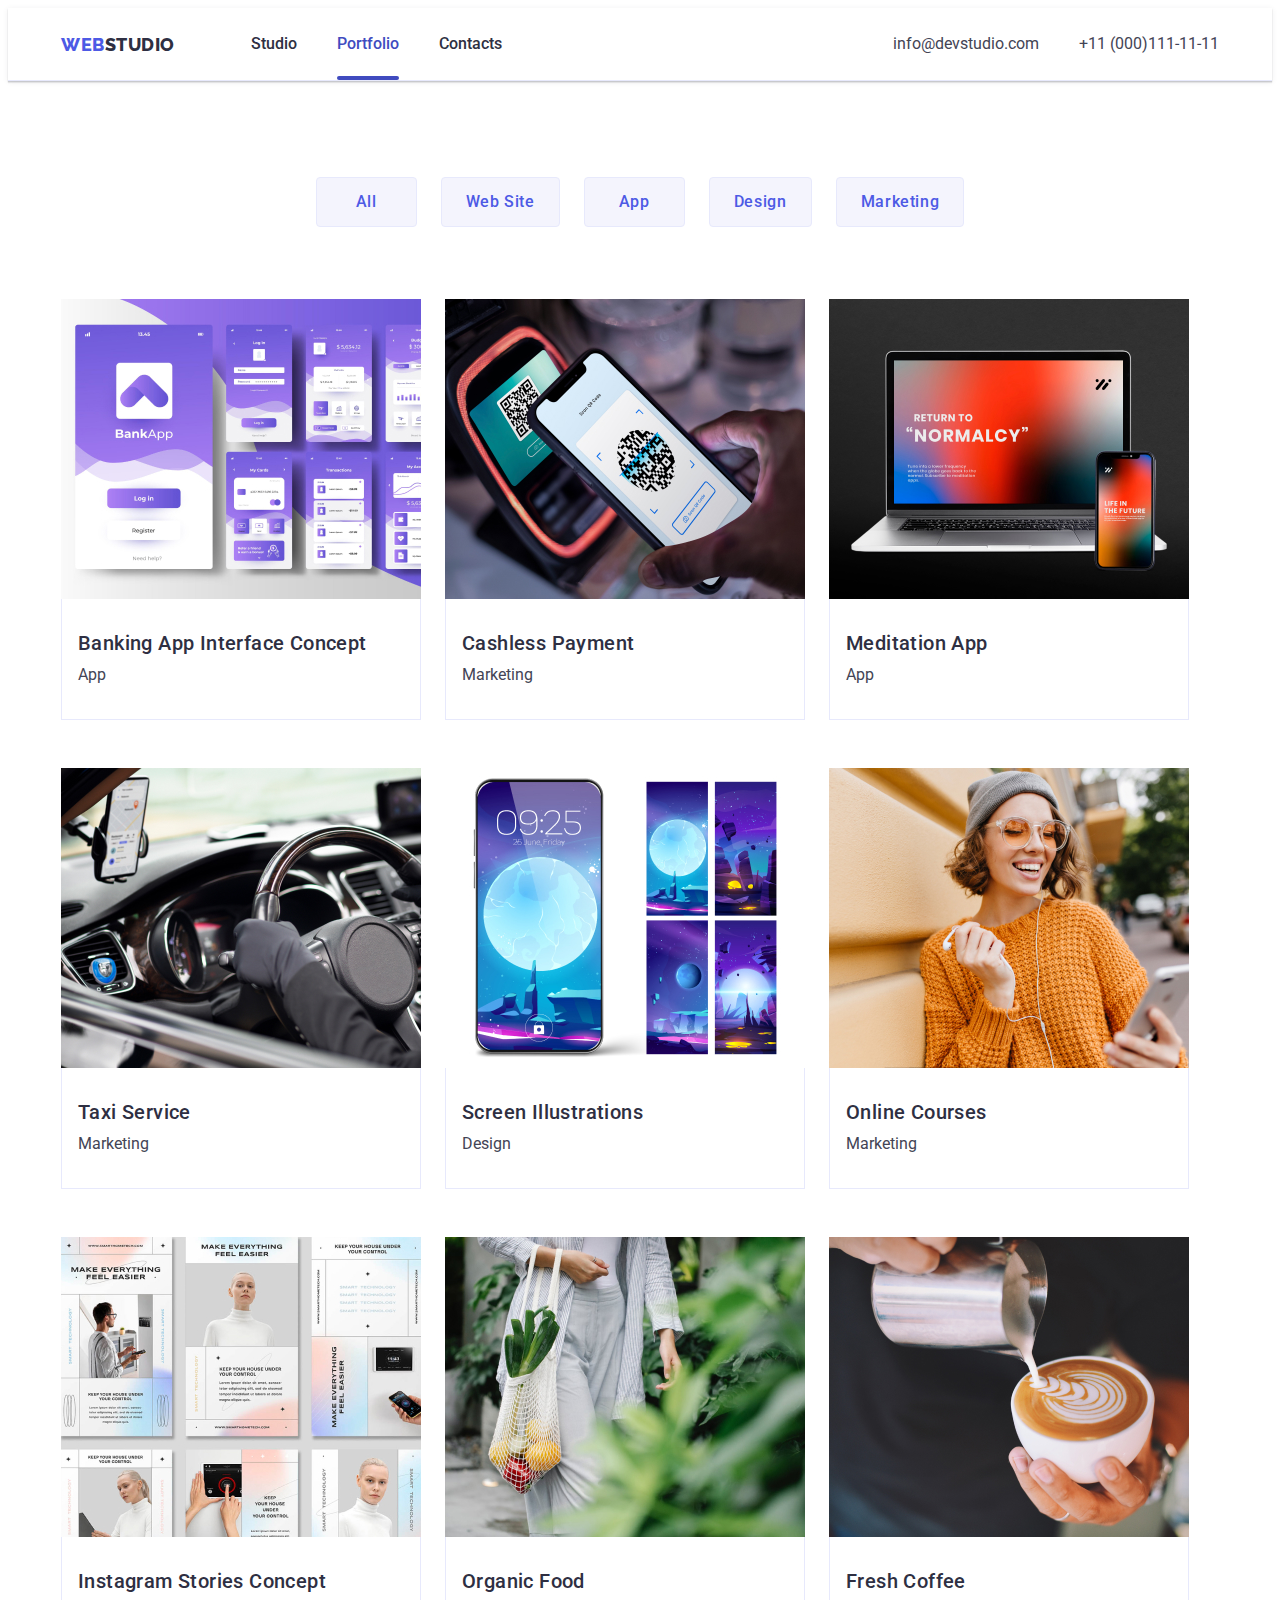
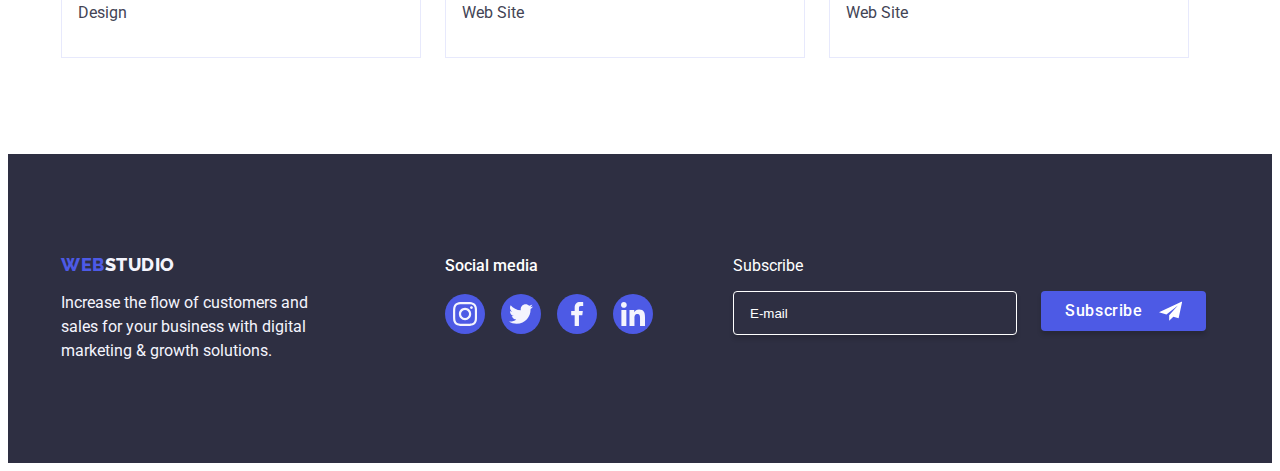
==== portfolio.html @ 96eca9d7 "Initial commit" ====
<!DOCTYPE html>
<html lang="en">

<head>
    <meta charset="UTF-8">
    <meta http-equiv="X-UA-Compatible" content="IE=edge">
    <meta name="viewport" content="width=device-width, initial-scale=1.0">
    <title>WebStudio</title>
    <link rel="preconnect" href="https://fonts.googleapis.com">
    <link rel="preconnect" href="https://fonts.gstatic.com" crossorigin>
    <link
        href="https://fonts.googleapis.com/css2?family=Raleway:wght@800&family=Roboto:wght@400;500;700;900&display=swap"
        rel="stylesheet">
    <link rel="stylesheet" href="https://cdnjs.cloudflare.com/ajax/libs/modern-normalize/1.1.0/modern-normalize.min.css"
        integrity="sha512-wpPYUAdjBVSE4KJnH1VR1HeZfpl1ub8YT/NKx4PuQ5NmX2tKuGu6U/JRp5y+Y8XG2tV+wKQpNHVUX03MfMFn9Q=="
        crossorigin="anonymous" referrerpolicy="no-referrer">
    <link rel="stylesheet" href="./css/styles.css">

</head>

<body>
    <!-- headder -->
    <header class="header">
        <div class="container header-container">
            <nav class="header-nav">
                <a href="./index.html" class="logo link">Web<span class="header-logo">Studio</span> </a>

                <ul class="nav-list list">
                    <li class="nav-item"><a href="./index.html" class="header-link link">Studio</a></li>
                    <li class="nav-item"><a href="./portfolio.html" class="header-link link current">Portfolio</a></li>
                    <li class="nav-item"><a href="" class="header-link link">Contacts</a></li>
                </ul>
            </nav>
            <address class="contacts">
                <ul class="contacts-list list">
                    <li class="contact-item"><a href="mailto:info@devstudio.com"
                            class="contact-link link">info@devstudio.com</a></li>
                    <li class="contact-item"><a href="tel:+110001111111" class="contact-link link">+11
                            (000)111-11-11</a></li>
                </ul>
            </address>
        </div>

    </header>

    <!-- Main -->
    <main>

        <!-- Фильтр -->
        <section class="filter">
            <div class="container">
                <h1 class="main-title title visually-hidden">Protfolio</h1> <!-- Скрытый заголовок-->
                <ul class="filter-list list">
                    <li><button type="button" class="filter-btn btn">All</button></li>
                    <li><button type="button" class="filter-btn btn">Web Site</button></li>
                    <li><button type="button" class="filter-btn btn">App</button></li>
                    <li><button type="button" class="filter-btn btn">Design</button></li>
                    <li><button type="button" class="filter-btn btn">Marketing</button></li>
                </ul>


                <!-- Portfolio list -->
                <ul class="portfolio-list list">
                    <li class="portfolio-item">
                        <a href="" class="portfolio-link link">
                            <div class="product-thumb">
                                <img src="./images/portfolio/img1-1.jpg" alt="Banking app interface" width="360"
                                height="300">
                                <div class="thumb-text"><p class="product-text">14 Stylish and User-Friendly App Design Concepts · Task Manager App · Calorie Tracker App · Exotic Fruit Ecommerce App · Cloud Storage App</p></div>
                                
                            </div>
                            
                             
                            <div class="card-set">
                                <h2 class="portfolio-title title">Banking App Interface Concept</h2>
                                <p class="portfolio-text text">App</p>
                            </div>
                        </a>
                    </li>
                    <li class="portfolio-item">
                        <a href="" class="portfolio-link link">
                            <div class="product-thumb"> <img src="./images/portfolio/img1-2.jpg" alt="mibile cashless payment" width="360"
                                height="300">
                                <div class="thumb-text"> <p class="product-text">14 Stylish and User-Friendly App Design Concepts · Task Manager App · Calorie Tracker App · Exotic Fruit Ecommerce App · Cloud Storage App</p></div>
                               </div>
                           
                            <div class="card-set">
                                <h2 class="portfolio-title title">Cashless Payment</h2>
                                <p class="portfolio-text text">Marketing</p>
                            </div>

                        </a>
                    </li>
                    <li class="portfolio-item">
                        <a href="" class="portfolio-link link">
                            <div class="product-thumb"><img src="./images/portfolio/img1-3.jpg"
                                alt="naotebook and mobilephone with the same app on the screens" width="360"
                                height="300">
                                <div class="thumb-text"> <p class="product-text">14 Stylish and User-Friendly App Design Concepts · Task Manager App · Calorie Tracker App · Exotic Fruit Ecommerce App · Cloud Storage App</p></div></div>
                            
                            <div class="card-set">
                                <h2 class="portfolio-title title">Meditation App</h2>
                                <p class="portfolio-text text">App</p>
                            </div>

                        </a>
                    </li>
                    <li class="portfolio-item">
                        <a href="" class="portfolio-link link">
                            <div class="product-thumb"><img src="./images/portfolio/img2-1.jpg" alt="vehicle interior with hands on the wheel"
                                width="360" height="300">
                                <div class="thumb-text"> <p class="product-text">14 Stylish and User-Friendly App Design Concepts · Task Manager App · Calorie Tracker App · Exotic Fruit Ecommerce App · Cloud Storage App</p></div></div>
                            
                            <div class="card-set">
                                <h2 class="portfolio-title title">Taxi Service</h2>
                                <p class="portfolio-text text">Marketing</p>
                            </div>

                        </a>
                    </li>
                    <li class="portfolio-item">
                        <a href="" class="portfolio-link link">
                            <div class="product-thumb"><img src="./images/portfolio/img2-2.jpg" alt="mobile phone with screen ilustrations"
                                width="360" height="300">
                                <div class="thumb-text"> <p class="product-text">14 Stylish and User-Friendly App Design Concepts · Task Manager App · Calorie Tracker App · Exotic Fruit Ecommerce App · Cloud Storage App</p></div></div>
                            
                            <div class="card-set">
                                <h2 class="portfolio-title title">Screen Illustrations</h2>
                                <p class="portfolio-text text">Design</p>
                            </div>

                        </a>
                    </li>
                    <li class="portfolio-item">
                        <a href="" class="portfolio-link link">
                            <div class="product-thumb"><img src="./images/portfolio/img2-3.jpg" alt="Smiling girl with headphones and mobile phone"
                                width="360" height="300">
                                <div class="thumb-text"> <p class="product-text">14 Stylish and User-Friendly App Design Concepts · Task Manager App · Calorie Tracker App · Exotic Fruit Ecommerce App · Cloud Storage App</p></div></div>
                            
                            <div class="card-set">
                                <h2 class="portfolio-title title">Online Courses</h2>
                                <p class="portfolio-text text">Marketing</p>
                            </div>

                        </a>
                    </li>
                    <li class="portfolio-item">
                        <a href="" class="portfolio-link link">
                            <div class="product-thumb"><img src="./images/portfolio/img3-1.jpg" alt="Screen illustration" width="360" height="300">
                                <div class="thumb-text"> <p class="product-text">14 Stylish and User-Friendly App Design Concepts · Task Manager App · Calorie Tracker App · Exotic Fruit Ecommerce App · Cloud Storage App</p></div></div>
                            
                            <div class="card-set">
                                <h2 class="portfolio-title title">Instagram Stories Concept</h2>
                                <p class="portfolio-text text">Design</p>
                            </div>

                        </a>
                    </li>
                    <li class="portfolio-item">
                        <a href="" class="portfolio-link link">
                            <div class="product-thumb"><img src="./images/portfolio/img3-2.jpg" alt="woman with a bag full of vegetables"
                                width="360" height="300">
                                <div class="thumb-text"> <p class="product-text">14 Stylish and User-Friendly App Design Concepts · Task Manager App · Calorie Tracker App · Exotic Fruit Ecommerce App · Cloud Storage App</p></div></div>
                            
                            <div class="card-set">
                                <h2 class="portfolio-title title">Organic Food</h2>
                                <p class="portfolio-text text">Web Site</p>
                            </div>

                        </a>
                    </li>
                    <li class="portfolio-item">
                        <a href="" class="portfolio-link link">
                            <div class="product-thumb"><img src="./images/portfolio/img3-3.jpg"
                                alt="man's hand holding a mug which he pours coffee in " width="360" height="300">
                                <div class="thumb-text"> <p class="product-text">14 Stylish and User-Friendly App Design Concepts · Task Manager App · Calorie Tracker App · Exotic Fruit Ecommerce App · Cloud Storage App</p></div></div>
                            
                            <div class="card-set">
                                <h2 class="portfolio-title title">Fresh Coffee</h2>
                                <p class="portfolio-text text">Web Site</p>
                            </div>

                        </a>
                    </li>
                </ul>
            </div>
        </section>
    </main>

    <!-- Footer -->
    <footer class="footer">
        <div class="container">
            <div class="container-left">
                <a href="./index.html" class="logo link">Web<span class="footer-logo">Studio</span> </a>
                <p class="footer-text text">Increase the flow of customers and sales for your business with digital
                    marketing &
                    growth solutions.</p>
            </div>

            <div class="container-right">
                <p class="footer-title">Social media</p>
                <ul class="footer-icons-list">
                    <li class="footer-icons-item list">
                        <a href="https://www.instagram.com" aria-label="instagram logo" target="_blank"
                            rel="noopener norefferer" class="footer-icons-link"><svg width="24" height="24" class="footer-icons">
                                <use href="./images/icon.svg#icon-instagram2"></use>
                            </svg></a>
                    </li>
                    <li class="footer-icons-item list">
                        <a href="https://www.twitter.com" aria-label="twitter logo" target="_blank"
                            rel="noopener norefferer" class="footer-icons-link"><svg width="24" height="24" class="footer-icons">
                                <use href="./images/icon.svg#icon-twitter2"></use>
                            </svg></a>
                    </li>
                    <li class="footer-icons-item list">
                        <a href="https://www.facebook.com" aria-label="facebook logo" target="_blank"
                            rel="noopener norefferer" class="footer-icons-link"><svg width="24" height="24" class="footer-icons">
                                <use href="./images/icon.svg#icon-facebook2"></use>
                            </svg></a>
                    </li>
                    <li class="footer-icons-item list">
                        <a href="https://wwww.linkedin.com" aria-label="linkedIn logo" target="_blank"
                            rel="noopener norefferer" class="footer-icons-link"><svg width="24" height="24" class="footer-icons">
                                <use href="./images/icon.svg#icon-linkedin2"></use>
                            </svg></a>
                    </li>
                </ul>
            </div>
            <!-- Subscribe footer -->

            <div class="subscribe-container">
                <form class="subscribe-form">
                    <label class="subscribe-label" for="subscribe">Subscribe
                    </label>

                    <div class="subscribe-wrapper">
                        <input class="subscribe-input" type="email" name="subscribe" id="subscribe"
                            placeholder="E-mail">

                        <button class="subscribe-btn btn" type="submit">Subscribe <svg class="icon-subscribe" width="24"
                                height="20">
                                <use href="./images/icon.svg#icon-subscribe"></use>
                            </svg></button>
                    </div>
                </form>
            </div>


        </div>
        </div>
    </footer>

</body>

</html>
---- css/styles.css ----
:root {

  --color-iris: #4d5ae5;
  --color-ocean: #404bbf;
  --color-navy-blue: #2e2f42;
  --color-green: #31d0aa;
  --color-slate: #434455;
  --color-light-slate: #8e8f99;
  --color-cornflower: #e7e9fc;
  --color-cloud: #f4f4fd;
  --color-navy-blue-modal: #2e2f42;
  --color-grey: #2e2f42;
  --color-white: #ffffff;
  --color-dairy: #fcfcfc;
  --color-link: #afb1b8;
  --font-main: Roboto, sans-serif;
  --font-logo: Raleway, sans-serif;

  --cubic: cubic-bezier(0.4, 0, 0.2, 1);

}

/* Animations  */

@keyframes horizontal-shaking {

  0% { transform: translateX(0) }
  1.5%,4.5%,7.5% { transform: translateX(5px) }
  3%,6%,9% { transform: translateX(-5px) }
  10% { transform: translateX(0) }

}

@keyframes vertical-shaking {
  0% { transform: translateY(0) }
  1.5%,4.5%,7.5% { transform: translateY(5px) }
  3%,6%,9% { transform: translateY(-5px) }
  10% { transform: translateY(0) }
}




/**
  |============================
  | COMMON SETTINGS
  |============================
*/

body {

  font-family: var(--font-main);
  

  background-color: var(--color-white);
  color: var(--color-slate);
  

}

ul {

  margin: 0;
  padding: 0;

}
h1,
h2,
h3,
h4,
h5,
h6,
p {

  margin: 0;

}
img {

  display: block;

}

button {

  cursor: pointer;
}

.list {

  list-style: none;

}

.link {

  text-decoration: none;

  color: currentColor;

}

.title {

  
  font-size: 20px;
  font-weight: 500;
  line-height: 1.2;
  letter-spacing: 0.02em;
  text-align: center;

  color: var(--color-grey);

}

.text {

  font-size: 16px;
  line-height: 1.5;

}

.btn {

  display: block;

  font-family: inherit;
  font-size: 16px;
  font-weight: 500;
  line-height: 1.5;
  letter-spacing: 0.04em;

  border-radius: 4px;
  
}

.container {

  width: 1158px;
  margin: 0 auto;
  padding-left: 15px;
  padding-right: 15px;

}

/**
  |============================
  | END Common Settings
  |============================
*/

/**
  |============================
  | Header
  |============================
*/

.header {
  
  width: 100%;
  
  background-color: var(--color-white);
  border-bottom: 1px solid var(--color-cornflower);
  box-shadow: 0px 2px 1px rgba(46, 47, 66, 0.08),
    0px 1px 1px rgba(46, 47, 66, 0.16), 0px 1px 6px rgba(46, 47, 66, 0.08);

}

.header-container {

  display: flex;
  align-items: center;

}

/* logo */
.logo {

  display: block;

  font-family: var(--font-logo);
  font-size: 18px;
  font-weight: 800;
  line-height: 1.17;
  letter-spacing: 0.03em;
  text-transform: uppercase;

  color: var(--color-iris);

}

.header .logo {

  margin-right: 76px;

}


.header-nav {

  display: flex;
  align-items: center;

}
.header .logo {

  display: block;
  padding-top: 25.5px;
  padding-bottom: 25.5px;

}

.header-logo {

  color: var(--color-grey);

}

.header-link {

  display: block;
  padding-top: 24px;
  padding-bottom: 24px;

  transition-property: color;
  transition-duration: 250ms;
  transition-timing-function: var(--cubic);

}

.header-link:hover,
.header-link:focus {

  color: var(--color-ocean);

}

/* Underlining */

.current {

  position:relative;
  
  color: var(--color-ocean);

}

/* page_underlining */
.current::after {

  position:absolute;
  content:"";
  bottom: 0px;

  display: block;
  width: 100%;
  height: 4px;
  
  background-color: var(--color-ocean);
  border-radius: 2px;

}



/* Navigation */
.nav-list {

  display: flex;
  gap: 40px;

  font-weight: 500;
  line-height: 1.5;

  color: var(--color-navy-blue);
  
}

/* contacts */
.contacts {

  margin-left: auto;

  font-style: normal;
  line-height: 1.5;

  color: var(--color-slate);
  
}
.contacts-list {

  display: flex;
  gap: 40px;
  
}

.contact-link {
 
  transition-property:color;
  transition-duration: 250ms;
  transition-timing-function: var(--cubic);

}

.contact-link:hover,
.contact-link:focus {

  color: var(--color-ocean);

}

/**
    |============================
    | Hero
    |============================
  */
.hero {

  max-width: 1440px;
  height: 600px;
  margin-right: auto;
  margin-left: auto;
  padding-top: 188px;
  padding-bottom: 188px;

  text-align: center;

  background-image: linear-gradient(
      rgba(46, 47, 66, 0.7),
      rgba(46, 47, 66, 0.7)
    ),
    url(../images/hero.jpg);
  background-color: var(--color-navy-blue-modal);
  background-repeat: no-repeat;
  background-position: center;
  background-size: cover;
 
}
.hero-title {

  max-width: 496px;
  margin-bottom: 48px;
  margin-left: auto;
  margin-right: auto;

  font-size: 56px;
  line-height: 1.07;
  letter-spacing: 0.02em;

  color: var(--color-white);
  
}

.hero-btn {

  min-width: 169px;
  min-height: 56px;
  padding: 16px 32px;
  margin: 0 auto;

  background-color: var(--color-iris);
  color: var(--color-white);
  border: none;
  box-shadow: 0px 4px 4px 0px rgba(0, 0, 0, 0.15);
  
  transition-property: background-color;
  transition-duration: 250ms;
  transition-timing-function: var(--cubic);

  animation: horizontal-shaking 6s infinite;

}


.hero-btn:hover,
.hero-btn:focus {

  background-color: var(--color-ocean);

}

/**
  |============================
  | Modal window
  |============================
*/

.backdrop {

  position: fixed;
  top:0;
  left: 0;

  width: 100%;
  height: 100%;

  background: rgba(46, 47, 66, 0.4);
  
  opacity: 1;
  transition: opacity 250ms var(--cubic), visibility 250ms var(--cubic); 
  
}

.backdrop.is-hidden .modal {

  transform: scale(1.2) translate(-50%,-50%);
  opacity: 0;

}

.modal {

  position: absolute;
  top: 50%;
  left: 50%;
  
  width: 408px;
  min-height: 576px;
 
  padding-top: 72px;
  padding-right: 24px;
  padding-bottom: 24px;
  padding-left: 24px;
 

  background-color: var(--color-dairy);
  border-radius: 4px;
  box-shadow: 0px 2px 1px 0px rgba(0, 0, 0, 0.2), 0px 1px 3px 0px rgba(0, 0, 0, 0.12), 0px 1px 1px 0px rgba(0, 0, 0, 0.14);

  opacity: 1;
  transform: scale(1) translate(-50%,-50%);
  transition: transform 250ms cubic-bezier(0.4,0,0.2,1),
  opacity 250ms cubic-bezier(0.4,0,0.2,1);

}


.modal-btn {
  
  position: absolute;
  top: 24px;
  right: 24px;
  width: 24px;
  height: 24px;

  display: flex;
  justify-content: center;
  align-items: center;
 
  fill: #2E2F42;
  background-color: var(--color-cornflower);
  border-radius: 50%;
  border:1px solid rgba(0, 0, 0, 0.1);
 
  transition: color 250ms var(--cubic),
  background-color 250ms var(--cubic);

}

.modal-btn:hover,
.modal-btn:focus {

  color: var(--color-white);
  background-color: var(--color-ocean);

}

.modal-btn:hover .modal-svg,
.modal-btn:focus .modal-svg {

  fill: currentColor;

}

/* Modal field */

.modal-form {

  display: flex;
  flex-direction: column;


}

.modal-icon-wrapper {

  display: block;

  position: relative;
}



.modal-icon {

  position: absolute;
  top: 50%;
  left: 16px;

  transform: translateY(-50%);
  
  fill: var(--color-navy-blue);

  transition: fill 250ms var(--cubic);
  
}

.modal-text {

  margin-bottom: 16px;

  letter-spacing: 0.01em;
  font-weight: 500;

}



.label {

  margin-top: 8px;
  margin-bottom: 4px;

  text-align: left;

  font-size: 12px;
  line-height: 1.17;
  letter-spacing: 0.01em;

  color: var(--color-light-slate);
 
}

 .name-label {

  margin-top: 0;
  
  letter-spacing: 0.04em;

 }


.modal-input {

  width: 100%;
  height: 40px;

  padding-left:38px;

 
  border: 1px solid rgba(46, 47, 66, 0.4);
  border-radius: 4px;

  transition: border-color 250ms var(--cubic);
}

.modal-input:focus {
  
  outline: none;
  border-color: var(--color-iris);
}

.modal-input:focus + .modal-icon {

  fill: var(--color-iris);

}


.area-input {

  resize: none;

  height: 120px;
  padding: 8px 16px;
  margin-bottom: 16px;

  line-height: 1.17;

  border-radius: 4px;

  transition: border-color 250ms var(--cubic);

}

.area-input:focus {

  outline: none;
  border-color: var(--color-iris);
}

.area-input::placeholder {

  font-size: 12px;

  color: rgba(46, 47, 66, 0.4);
  
}

.agreement-label {

  display: flex;
  align-items: center;

  margin-bottom: 24px;
    
}


.agreement-input-wrapper {

  margin-left: 8px;
  
  font-size: 12px;
  line-height: 1.17;

  color: var(--color-light-slate);

}

.agreement-label::before {

  content: '';

  display: inline-block;
  width: 16px;
  height: 16px;

  border: 1px solid rgba(46, 47, 66, 0.4);
  border-radius: 2px;
   
  transition: background-color 250ms var(--cubic),
  border-color 250ms var(--cubic);
}

.agreement-input:checked + .agreement-label::before {

  background-image: url(/images/check-mark.svg);
  background-size: 10px 8px;
  background-repeat: no-repeat;
  background-position: center;

  background-color: var(--color-iris);
  border-color: var(--color-iris);

  
}


.agreement-link {

  font-size: 12px;

  color: var(--color-iris);
  
}


.agreement-btn {

  width: 169px;
  min-height: 54px;
  border: none;
  margin: 0 auto;

  color: var(--color-white);
  background-color: var(--color-iris);
  box-shadow: 0px 4px 4px 0px rgba(0, 0, 0, 0.15);

}

.agreement-btn:hover,
.agreement-btn:focus {

  background-color: var(--color-ocean);

}






/**
  |============================
  | FEATURUES
  |============================
*/
.feautures {

  padding-top: 120px;
  padding-bottom: 120px;
  text-align: left;

}

.features-list {

  display: flex;
  gap: 24px;

}


.feautures-item {

  flex-basis: calc((100%-72px) / 4);

}

.feautures-title {

  margin-bottom: 8px;
  width: 264px;

  text-align: inherit;

}

/* icons */

.container-feautures-icons {

  width: 264px;
  height: 112px;

  display: flex;
  justify-content: center;
  align-items: center;
  margin-bottom: 8px;

  background-color: var(--color-cloud);
  box-shadow: 0px 4px 4px 0px rgba(0, 0, 0, 0.25);
  border-radius: 4px;

}

/**
  |============================
  | Work
  |============================
*/
.work {

  padding-bottom: 120px;

}

.work-title {

  margin-bottom: 72px;

  font-size: 36px;
  font-weight: 700;
  line-height: 1.11;
  text-align: center;
  text-transform: capitalize;

}

.work-list {

  display: flex;
  gap: 24px;

}

/**
  |============================
  | Our Team
  |============================
*/
.team {

  padding: 120px 0;

  background-color: var(--color-cloud);

}

.team-title {

  margin-bottom: 72px;

  font-weight: 700;
  font-size: 36px;
  line-height: 1.11;
  text-transform: capitalize;

}

.team-list {

  display: flex;
  gap: 24px;

}

.team-description {

  padding: 32px 0;
  
}

.team-item {

  flex-basis: calc((100%-24px) / 3);

  border-radius: 0px 0px 4px 4px;
  background-color: var(--color-white);
  box-shadow: 0px 2px 1px 0px rgba(46, 47, 66, 0.08),
    0px 1px 1px 0px rgba(46, 47, 66, 0.16),
    0px 1px 6px 0px rgba(46, 47, 66, 0.08);

}

.team-subtitle {

  margin-bottom: 8px;

}

.team-text {

  margin-bottom: 8px;

  text-align: center;
 
}

/* Team-icons */

.team-icons-list {

  display: flex;
  gap: 24px;
  justify-content: center;
  align-items: center;

}

.team-icons-item {

  width: 40px;
  height: 40px;

}

.team-icons {

  fill: var(--color-cloud);

}

.team-icons-link {

  width: 100%;
  height: 100%;

  display: flex;
  justify-content: center;
  align-items: center;
  
  background-color: var(--color-iris);
  border-radius: 50%;

  transition-property: background-color;
  transition-duration: 250ms;
  transition-timing-function: var(--cubic);

}

.team-icons-link:hover,
.team-icons-link:focus {

  background-color: var(--color-ocean);

}

/**
  |============================
  | Customers
  |============================
*/

.customers {

  padding: 120px 0;

}

.customers-title {

  margin-bottom: 72px;

  text-align: center;
  font-size: 36px;
  line-height: 1.1;

  color: var(--color-navy-blue);
  
}

.customers-list {

  display: flex;
  gap: 24px;
  justify-content: center;
  align-items: center;

}

.customers-link {

  width: 168px;
  height: 88px;

  display: flex;
  align-items: center;
  justify-content: center;

  color: var(--color-light-slate);
  border: 1px solid var(--color-light-slate);
  border-radius: 4px;
  box-shadow: 0px 4px 4px 0px rgba(0, 0, 0, 0.25);

  transition-property: background-color, color;
  transition-duration: 250ms;
  transition-timing-function: var(--cubic);

}

.customers-icon {

  fill: currentColor;

}

.customers-link:hover,
.customers-link:focus {

  color: var(--color-ocean);
  border-color: var(--color-ocean);

}

/**
  |============================
  | PORTFOLIO
  |============================
*/

.filter {

  padding-top:96px;
  padding-bottom:96px;

}

.filter-list {

  display: flex;
  justify-content: center;
  gap: 24px;
  margin-bottom: 72px;

}

.filter-btn {

  min-width: 101px;
  min-height: 48px;

  padding: 12px 24px;
  border: 1px solid var(--color-cornflower);

  color: var(--color-iris);
  background-color: var(--color-cloud);

  transition-property: color, background-color, box-shadow,border;
  transition-duration: 250ms;
  transition-timing-function: var(--cubic);

}

.filter-btn:focus,
.filter-btn:hover {

  border: 1px solid transparent;
  color: var(--color-white);
  background-color: var(--color-ocean);
  box-shadow: 0px 2px 2px 0px rgba(0, 0, 0, 0.12),
    0px 2px 1px 0px rgba(0, 0, 0, 0.08), 0px 3px 1px 0px rgba(0, 0, 0, 0.1);

}

/* Portfolio */

.portfolio-list {

  display: flex;
  flex-wrap: wrap;
  gap: 24px;
  row-gap: 48px;
  flex-basis: calc((100%-48px) / 3);

}

.portfolio-item {

  background-color: var(--color-white);

}

.portfolio-link {
  
  display: block;

  transition-property: background-color, box-shadow;
  transition-duration: 250ms;
  transition-timing-function: var(--cubic);

}

.portfolio-link:hover,
.portfolio-link:focus {

  background-color: var(--color-white);
  box-shadow:
   0px 1px 6px rgba(46, 47, 66, 0.08),
    0px 1px 1px rgba(46, 47, 66, 0.16), 
    0px 2px 1px rgba(46, 47, 66, 0.08);

}

.portfolio-title {

  margin-bottom: 8px;

  text-align: inherit;

}

.card-set {

  padding: 32px 16px;

  border: 1px solid var(--color-cornflower);
  border-top: none;

}

/* Portfolio card actions */

 .product-thumb {

  position: relative;
  overflow: hidden;
  
 }

 .thumb-text {

  position: absolute;
  top: 0;
  left: 0;
  width: 100%;
  height: 100%;

  color: var(--color-cloud);
  background-color: var(--color-iris);

  transform: translateY(100%);
  transition: transform 250ms ease;
 
 }

 .product-text {

  margin-top: 40px;
  margin-left: 32px;
  margin-right: 32px;

 }

 .portfolio-link:hover .thumb-text {
    
  transform: translateY(0);
   
 }

/**
  |============================
  | Footer
  |============================
*/
.footer {

  padding-top: 100px;
  padding-bottom: 100px;

  background-color: var(--color-navy-blue-modal);

}

.footer > .container {

  display: flex;
  gap: 80px;
  align-items: baseline;

}

.container-left {

  width: 264px;
  padding: 0;
  margin-left: 0;
  margin-right: 40px;

}

.container-right {

  padding: 0;

}

.footer .logo {

  display: inline-block;
  margin-bottom: 16px;

}

.footer-logo {

  color: var(--color-cloud);

}

.footer-text {

  width: inherit;

  color: var(--color-cloud);

}

.footer-title {

  margin-bottom: 16px;

  font-weight: 500;
  line-height: 1.5;

  color: var(--color-white);

}

/* icons */

.footer-icons-list {

  display: flex;
  gap: 16px;

}

.footer-icons-item {

  width: 40px;
  height: 40px;

}

.footer-icons {

  fill: var(--color-cloud);

}

.footer-icons-link {

  width: 100%;
  height: 100%;

  display: flex;
  justify-content: center;
  align-items: center;
  
  background-color: var(--color-iris);
  border-radius: 50%;

  transition-property:background-color;
  transition-duration: 250ms;
  transition-timing-function: var(--cubic);

}

.footer-icons-link:hover,
.footer-icons-link:focus {

  background-color: var(--color-green);
  
}

/* footer-subscribe */


.subscribe-label {

  display: block;
  margin-bottom: 16px;

  color: var(--color-white);

}

.subscribe-wrapper {

  display: flex;
  gap: 24px;

}

.subscribe-input {

  width: 264px;
  height: 40px;
  padding-left: 16px;
  border: 1px solid var(--color-white);
  border-radius: 4px;
  
  color: var(--color-white);
  background-color: transparent;
  box-shadow: 0px 4px 4px 0px rgba(0, 0, 0, 0.15);

}

.subscribe-input::placeholder {

  color: var(--color-white);

}


.subscribe-btn {
  
  display: flex;
  gap: 16px;
  align-items: center;

  padding: 8px 24px;
  width: 165px;
  height: 40px;
  border: none;

  background-color: var(--color-iris);
  color: var(--color-white);
  box-shadow: 0px 4px 4px rgba(0, 0, 0, 0.15);

  animation: vertical-shaking 6s infinite;

}

.footer-btn:hover,
.footer-btn:focus {

  background-color: var(--color-ocean);

}



/**
   |============================
    Utilites
   |============================
 */
.visually-hidden {

  position: absolute;
  width: 1px;
  height: 1px;

  margin: -1px;
  border: 0;
  padding: 0;

  white-space: nowrap;
  clip-path: inset(100%);
  clip: rect(0 0 0 0);
  overflow: hidden;

}


.is-hidden {
  
  visibility: hidden;
  opacity: 0;
  pointer-events: none;

}
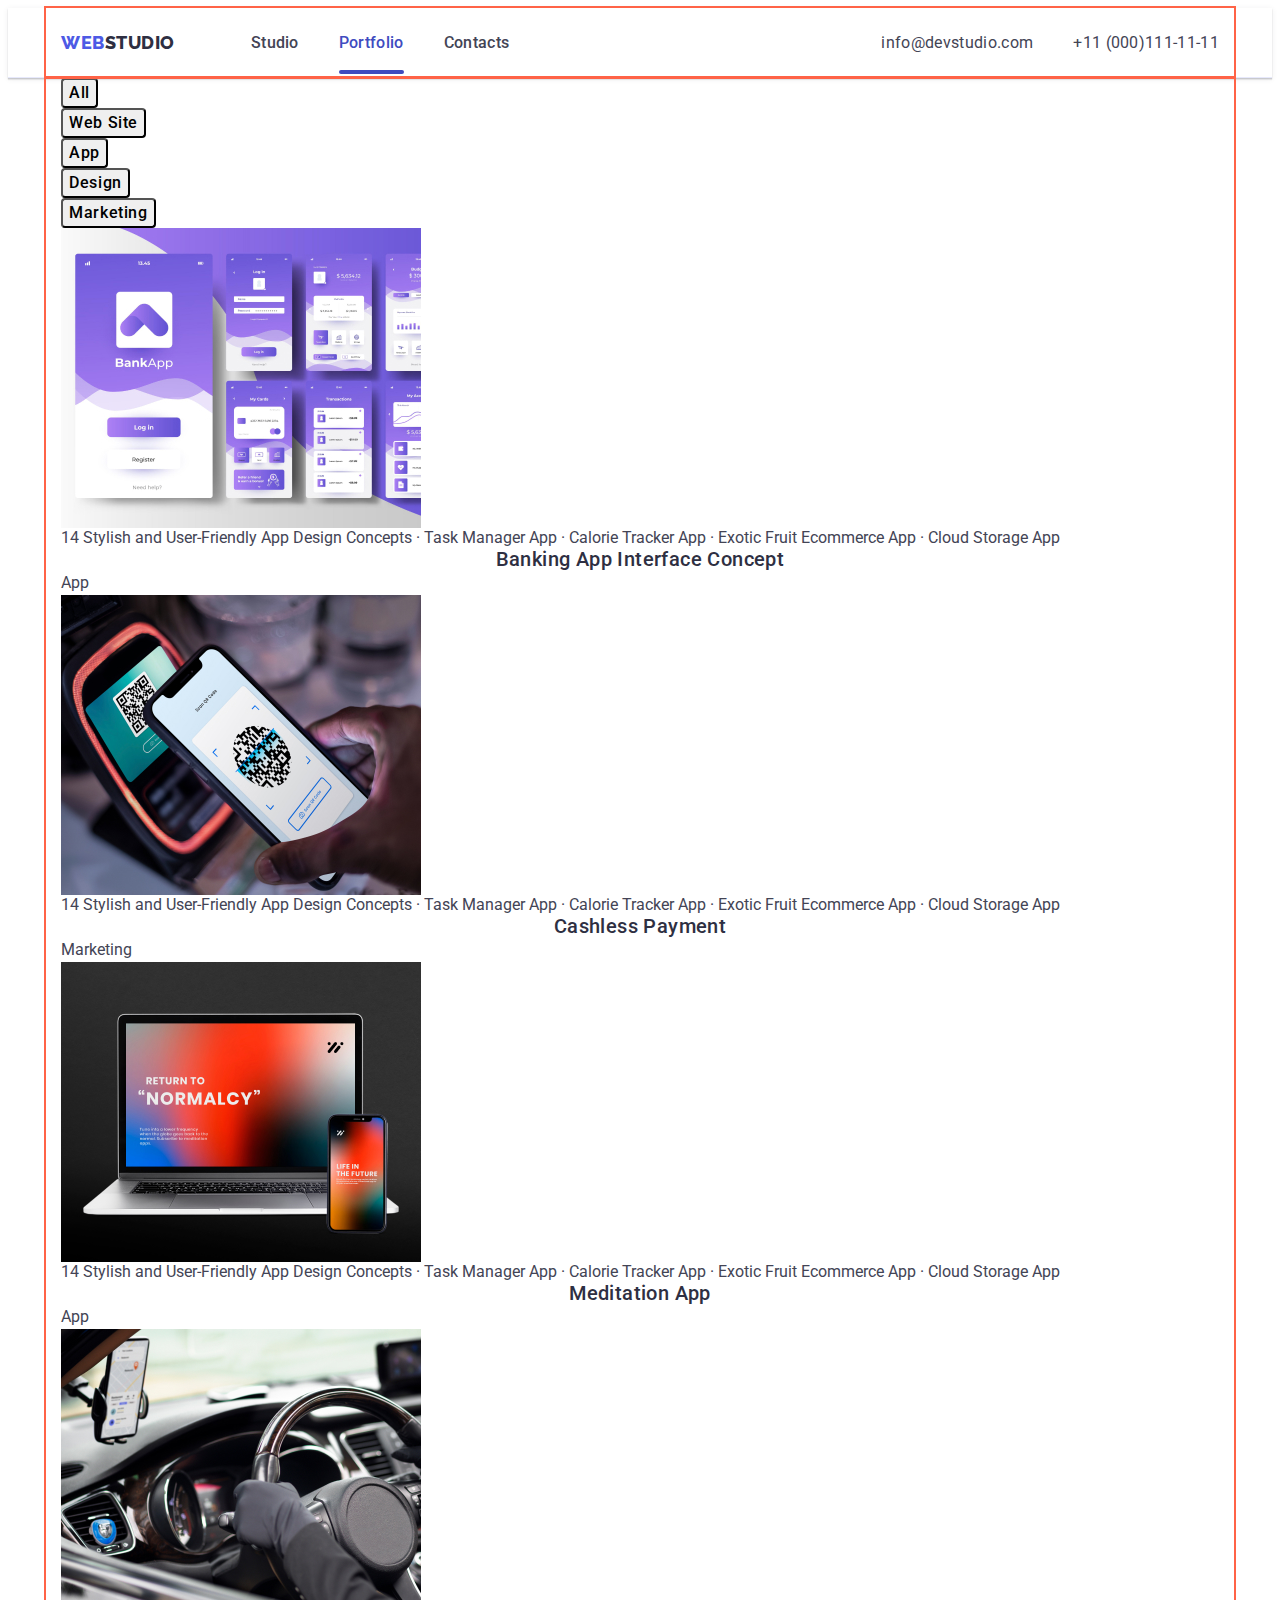
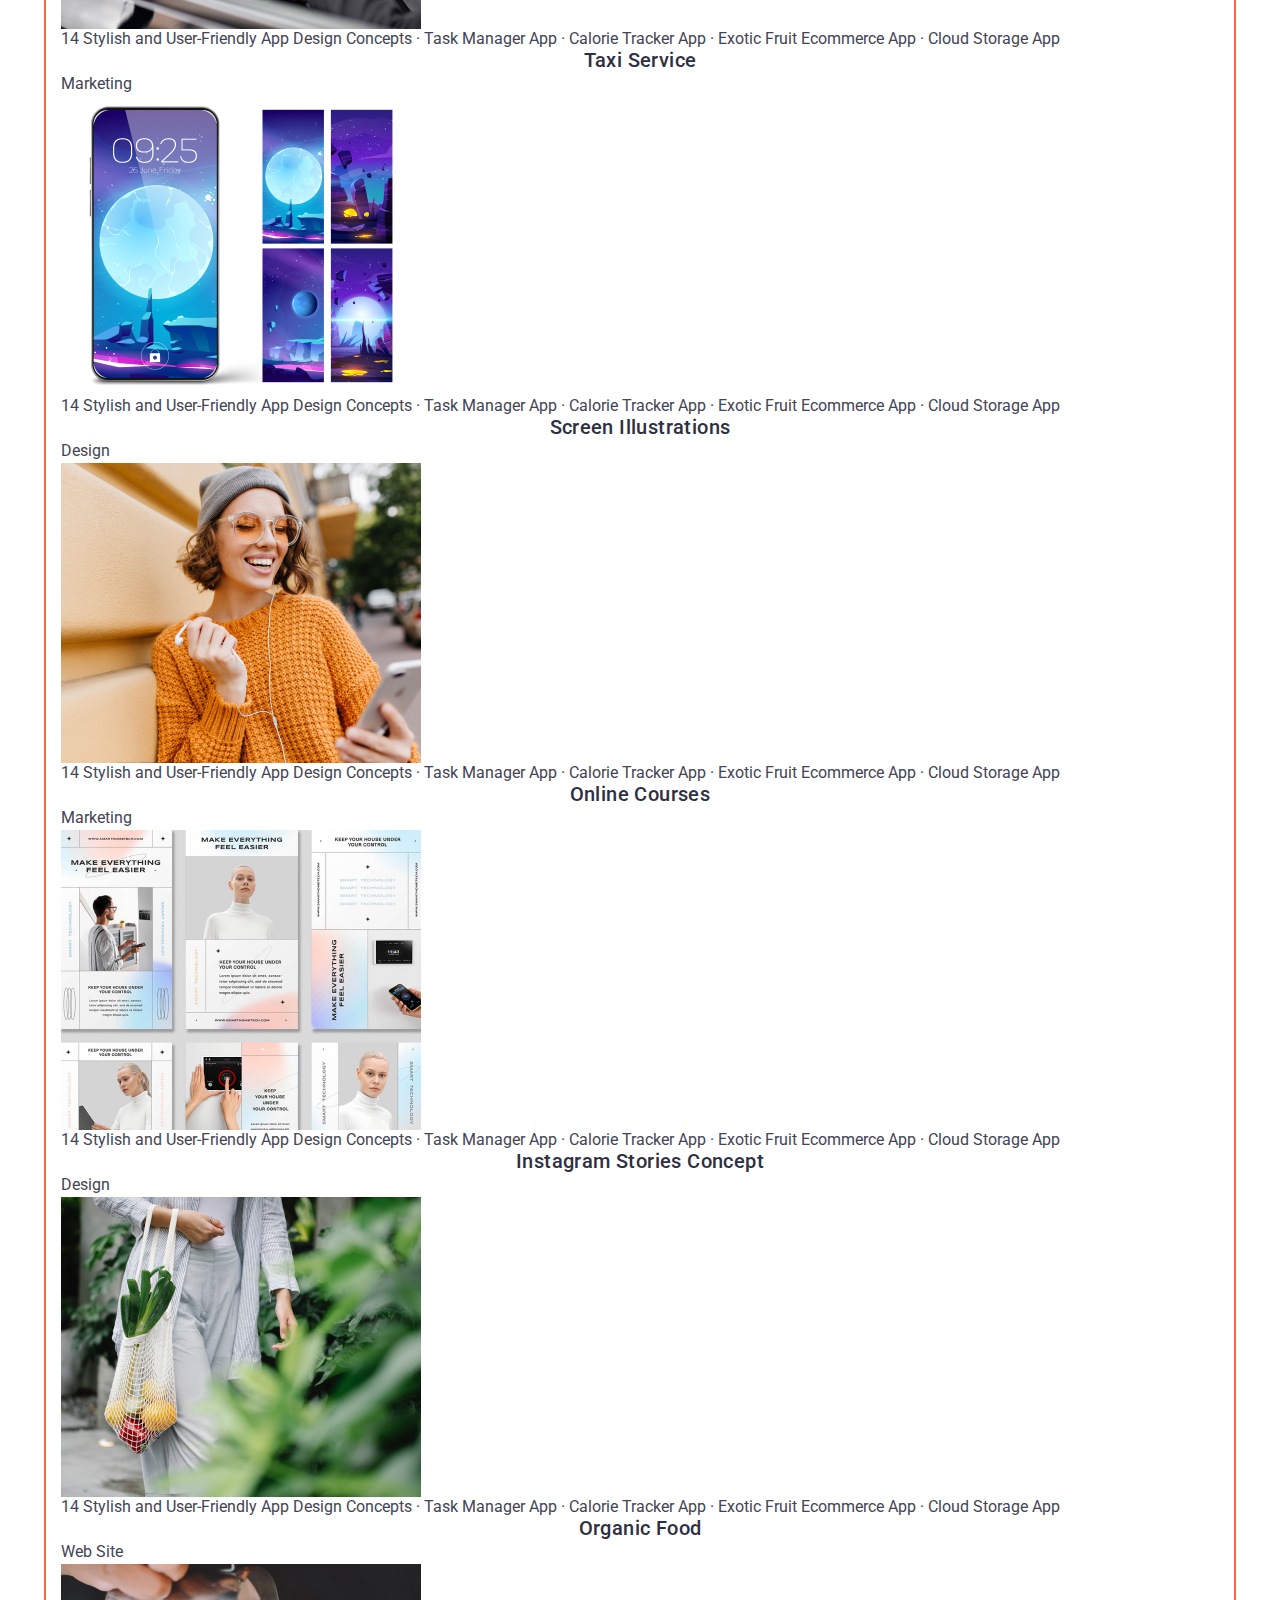
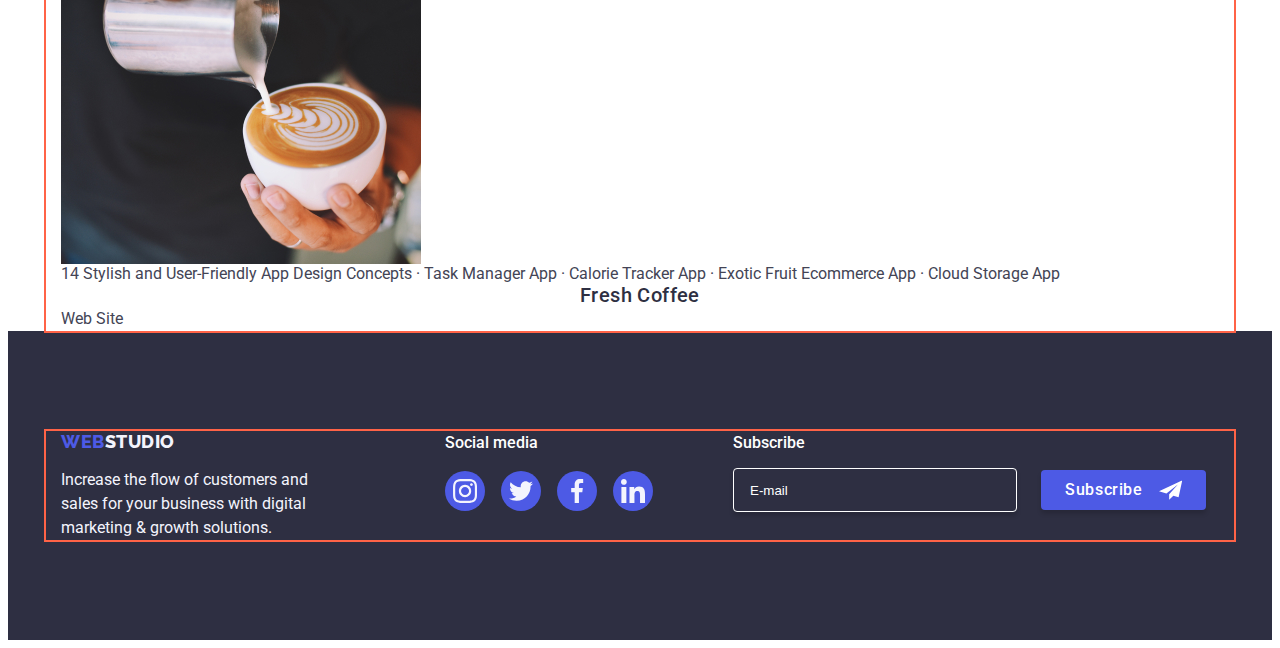
==== commit 915364b1: "final" ====
--- a/portfolio.html
+++ b/portfolio.html
@@ -25,6 +25,12 @@
             <nav class="header-nav">
                 <a href="./index.html" class="logo link">Web<span class="header-logo">Studio</span> </a>
 
+                <button class="menu-toggler js-open-menu" type="_button" aria-expanded="false"
+                    aria-controls="mobile menu">
+                    <svg class="toggler-icon" width="32" height="22">
+                        <use href="./images/icon.svg#icon-menu-hamburger"></use>
+                    </svg>
+                </button>
                 <ul class="nav-list list">
                     <li class="nav-item"><a href="./index.html" class="header-link link">Studio</a></li>
                     <li class="nav-item"><a href="./portfolio.html" class="header-link link current">Portfolio</a></li>
@@ -40,7 +46,6 @@
                 </ul>
             </address>
         </div>
-
     </header>
 
     <!-- Main -->
--- a/css/styles.css
+++ b/css/styles.css
@@ -1,5 +1,4 @@
 :root {
-
   --color-iris: #4d5ae5;
   --color-ocean: #404bbf;
   --color-navy-blue: #2e2f42;
@@ -17,29 +16,47 @@
   --font-logo: Raleway, sans-serif;
 
   --cubic: cubic-bezier(0.4, 0, 0.2, 1);
-
 }
 
 /* Animations  */
 
 @keyframes horizontal-shaking {
-
-  0% { transform: translateX(0) }
-  1.5%,4.5%,7.5% { transform: translateX(5px) }
-  3%,6%,9% { transform: translateX(-5px) }
-  10% { transform: translateX(0) }
-
+  0% {
+    transform: translateX(0);
+  }
+  1.5%,
+  4.5%,
+  7.5% {
+    transform: translateX(5px);
+  }
+  3%,
+  6%,
+  9% {
+    transform: translateX(-5px);
+  }
+  10% {
+    transform: translateX(0);
+  }
 }
 
 @keyframes vertical-shaking {
-  0% { transform: translateY(0) }
-  1.5%,4.5%,7.5% { transform: translateY(5px) }
-  3%,6%,9% { transform: translateY(-5px) }
-  10% { transform: translateY(0) }
-}
-
-
-
+  0% {
+    transform: translateY(0);
+  }
+  1.5%,
+  4.5%,
+  7.5% {
+    transform: translateY(5px);
+  }
+  3%,
+  6%,
+  9% {
+    transform: translateY(-5px);
+  }
+  10% {
+    transform: translateY(0);
+  }
+}
 
 /**
   |============================
@@ -48,21 +65,15 @@
 */
 
 body {
-
   font-family: var(--font-main);
-  
 
   background-color: var(--color-white);
   color: var(--color-slate);
-  
-
 }
 
 ul {
-
   margin: 0;
   padding: 0;
-
 }
 h1,
 h2,
@@ -71,38 +82,33 @@
 h5,
 h6,
 p {
-
   margin: 0;
-
 }
 img {
-
   display: block;
-
 }
 
 button {
-
   cursor: pointer;
 }
 
+address {
+  font-style: normal;
+}
+
 .list {
-
   list-style: none;
-
+  margin: 0;
+  padding: 0;
 }
 
 .link {
-
   text-decoration: none;
 
   color: currentColor;
-
 }
 
 .title {
-
-  
   font-size: 20px;
   font-weight: 500;
   line-height: 1.2;
@@ -110,18 +116,14 @@
   text-align: center;
 
   color: var(--color-grey);
-
 }
 
 .text {
-
   font-size: 16px;
   line-height: 1.5;
-
 }
 
 .btn {
-
   display: block;
 
   font-family: inherit;
@@ -131,51 +133,95 @@
   letter-spacing: 0.04em;
 
   border-radius: 4px;
-  
-}
+}
+
+/* container */
 
 .container {
-
-  width: 1158px;
+  min-width: 320px;
+  width: 428px;
   margin: 0 auto;
-  padding-left: 15px;
-  padding-right: 15px;
-
+  padding-left: 16px;
+  padding-right: 16px;
+
+  outline: 2px solid tomato;
+}
+
+@media screen and (min-width: 768px) {
+  .container {
+    width: 768px;
+  }
+}
+
+@media screen and (min-width: 1158px) {
+  .container {
+    width: 1158px;
+
+    padding-left: 15px;
+    padding-right: 15px;
+  }
 }
 
 /**
-  |============================
-  | END Common Settings
-  |============================
-*/
-
-/**
-  |============================
-  | Header
-  |============================
-*/
+    |============================
+    | Header
+    |============================
+  */
 
 .header {
-  
   width: 100%;
-  
+
   background-color: var(--color-white);
   border-bottom: 1px solid var(--color-cornflower);
   box-shadow: 0px 2px 1px rgba(46, 47, 66, 0.08),
     0px 1px 1px rgba(46, 47, 66, 0.16), 0px 1px 6px rgba(46, 47, 66, 0.08);
-
-}
+}
+
+/* header-container and navigation */
 
 .header-container {
-
-  display: flex;
-  align-items: center;
-
+}
+
+@media screen and (min-width: 768px) {
+  .header-container {
+    display: flex;
+    align-items: center;
+    justify-content: space-between;
+  }
+}
+
+.header-nav {
+  display: flex;
+  align-items: center;
+}
+
+@media screen and (max-width: 767px) {
+  .header-nav {
+    justify-content: space-between;
+  }
+}
+
+/* burger  */
+
+.menu-toggler {
+  border: none;
+  outline: none;
+
+  background-color: transparent;
+}
+@media screen and (min-width: 768px) {
+  .menu-toggler {
+    display: none;
+  }
+}
+
+.toggler-icon {
+  stroke: var(--color-navy-blue);
 }
 
 /* logo */
+
 .logo {
-
   display: block;
 
   font-family: var(--font-logo);
@@ -186,142 +232,120 @@
   text-transform: uppercase;
 
   color: var(--color-iris);
-
+}
+
+@media screen and (min-width: 768px) {
+  .logo {
+    margin-right: 121px;
+  }
+}
+
+@media screen and (min-width: 1158px) {
+  .logo {
+    margin-right: 76px;
+  }
+}
+
+/* header-logo */
+
+.header-logo {
+  color: var(--color-grey);
 }
 
 .header .logo {
-
-  margin-right: 76px;
-
-}
-
-
-.header-nav {
-
-  display: flex;
-  align-items: center;
-
-}
-.header .logo {
-
-  display: block;
-  padding-top: 25.5px;
-  padding-bottom: 25.5px;
-
-}
-
-.header-logo {
-
-  color: var(--color-grey);
-
-}
-
-.header-link {
-
-  display: block;
   padding-top: 24px;
-  padding-bottom: 24px;
-
-  transition-property: color;
-  transition-duration: 250ms;
-  transition-timing-function: var(--cubic);
-
-}
-
-.header-link:hover,
-.header-link:focus {
-
-  color: var(--color-ocean);
-
-}
-
-/* Underlining */
+  padding-bottom: 22px;
+}
+@media screen and (min-width: 768px) {
+  .header .logo {
+    padding-bottom: 24px;
+  }
+}
+
+/* Navigation list and contacts  */
+
+.nav-list {
+  display: flex;
+
+  font-weight: 500;
+  line-height: 1.5;
+  letter-spacing: 0.02em;
+}
+
+@media screen and (min-width: 768px) {
+  .nav-list {
+    gap: 40px;
+  }
+}
+
+@media screen and (max-width: 767px) {
+  .nav-list,
+  .contacts {
+    display: none;
+  }
+}
 
 .current {
-
-  position:relative;
-  
-  color: var(--color-ocean);
-
-}
-
-/* page_underlining */
+  position: relative;
+}
+
 .current::after {
-
-  position:absolute;
-  content:"";
-  bottom: 0px;
+  content: "";
+
+  position: absolute;
+  bottom: -22px;
 
   display: block;
   width: 100%;
   height: 4px;
-  
+  border-radius: 2px;
+
   background-color: var(--color-ocean);
-  border-radius: 2px;
-
-}
-
-
-
-/* Navigation */
-.nav-list {
-
-  display: flex;
-  gap: 40px;
-
-  font-weight: 500;
-  line-height: 1.5;
-
-  color: var(--color-navy-blue);
-  
-}
-
-/* contacts */
-.contacts {
-
-  margin-left: auto;
-
-  font-style: normal;
-  line-height: 1.5;
-
-  color: var(--color-slate);
-  
-}
+}
+
 .contacts-list {
-
-  display: flex;
-  gap: 40px;
-  
+  display: flex;
+  flex-direction: column;
+  gap: 12px;
+
+  font-size: 12px;
+  line-height: 1.17;
+  letter-spacing: 0.04em;
+}
+
+@media screen and (min-width: 1158px) {
+  .contacts-list {
+    flex-direction: row;
+    gap: 40px;
+
+    font-size: 16px;
+    line-height: 1.5;
+    letter-spacing: 0.02em;
+  }
 }
 
 .contact-link {
- 
-  transition-property:color;
-  transition-duration: 250ms;
-  transition-timing-function: var(--cubic);
-
+  transition: color 250ms var(--cubic);
 }
 
 .contact-link:hover,
 .contact-link:focus {
-
   color: var(--color-ocean);
-
 }
 
 /**
-    |============================
-    | Hero
-    |============================
-  */
+  |============================
+  | HERO SECTION
+  |============================
+*/
+
 .hero {
-
-  max-width: 1440px;
-  height: 600px;
+  max-width: 428px;
+  height: 432px;
   margin-right: auto;
   margin-left: auto;
-  padding-top: 188px;
-  padding-bottom: 188px;
+  padding-top: 112px;
+  padding-bottom: 112px;
 
   text-align: center;
 
@@ -334,109 +358,805 @@
   background-repeat: no-repeat;
   background-position: center;
   background-size: cover;
- 
-}
+}
+
+@media only screen and (min-width: 768px) {
+  .hero {
+    max-width: 768px;
+    height: 436px;
+  }
+}
+
+@media only screen and (min-width: 1158px) {
+  .hero {
+    max-width: 1440px;
+    height: 600px;
+  }
+}
+
+.hero .container {
+  display: flex;
+  flex-direction: column;
+  gap: 72px;
+  align-items: center;
+  justify-content: space-between;
+}
+
+@media only screen and (min-width: 768px) {
+  .hero .container {
+    gap: 36px;
+  }
+}
+
+@media only screen and (min-width: 1158px) {
+  .hero .container {
+    gap: 48px;
+  }
+}
+
 .hero-title {
-
-  max-width: 496px;
-  margin-bottom: 48px;
-  margin-left: auto;
-  margin-right: auto;
-
-  font-size: 56px;
-  line-height: 1.07;
-  letter-spacing: 0.02em;
+  max-width: 320px;
+
+  font-size: 36px;
+  line-height: 1.11;
+  text-transform: capitalize;
 
   color: var(--color-white);
-  
 }
 
 .hero-btn {
-
   min-width: 169px;
   min-height: 56px;
   padding: 16px 32px;
-  margin: 0 auto;
 
   background-color: var(--color-iris);
   color: var(--color-white);
   border: none;
   box-shadow: 0px 4px 4px 0px rgba(0, 0, 0, 0.15);
-  
+
   transition-property: background-color;
   transition-duration: 250ms;
   transition-timing-function: var(--cubic);
 
   animation: horizontal-shaking 6s infinite;
-
-}
-
+}
 
 .hero-btn:hover,
 .hero-btn:focus {
-
   background-color: var(--color-ocean);
-
 }
 
 /**
   |============================
-  | Modal window
+  | Features
   |============================
 */
 
-.backdrop {
-
-  position: fixed;
-  top:0;
-  left: 0;
-
+.features {
+  padding-bottom: 96px;
+  padding-top: 96px;
+}
+
+@media only screen and (min-width: 1158px) {
+  .features {
+    padding-top: 120px;
+    padding-bottom: 120px;
+  }
+}
+
+.features-list {
+  display: flex;
+  flex-wrap: wrap;
+  row-gap: 72px;
+}
+
+@media only screen and (min-width: 768px) {
+  .features-list {
+    column-gap: 24px;
+  }
+}
+
+@media only screen and (min-width: 768px) {
+  .features-item {
+    width: 356px;
+  }
+}
+
+@media only screen and (min-width: 1158px) {
+  .features-item {
+    width: 264px;
+  }
+}
+
+.features-title {
+  margin-bottom: 8px;
+
+  text-align: center;
+
+  font-size: 36px;
+  font-weight: 700;
+  letter-spacing: 0.02em;
+  line-height: 1.11;
+}
+
+@media only screen and (min-width: 768px) {
+  .features-title {
+    text-align: left;
+  }
+}
+
+@media only screen and (min-width: 1158px) {
+  .features-title {
+    font-size: 20px;
+    font-weight: 500;
+  }
+}
+
+.features-text {
+  font-weight: 500;
+  letter-spacing: 0.02em;
+}
+
+@media only screen and (min-width: 1158px) {
+  .features-text {
+    font-weight: 400;
+  }
+}
+
+/* icons  */
+
+.container-features-icons {
+  display: flex;
+  justify-content: center;
+  align-items: center;
+
+  width: 264px;
+  height: 112px;
+  margin-bottom: 8px;
+  border-radius: 4px;
+
+  background-color: var(--color-cloud);
+  box-shadow: 0px 4px 4px 0px rgba(0, 0, 0, 0.25);
+}
+
+@media only screen and (max-width: 1157px) {
+  .container-features-icons {
+    display: none;
+  }
+}
+
+/**
+  |============================
+  | What re we doing
+  |============================
+*/
+
+.work {
+  padding-bottom: 120px;
+}
+@media only screen and (max-width: 1157px) {
+  .work {
+    display: none;
+  }
+}
+
+.work-title {
+  margin-bottom: 72px;
+
+  font-size: 36px;
+  font-weight: 700;
+  text-align: center;
+  line-height: 1.11;
+  letter-spacing: 0.02em;
+  text-transform: capitalize;
+}
+
+.work-list {
+  display: flex;
+  gap: 24px;
+  width: calc((100%-48px) / 3);
+}
+
+/**
+  |============================
+  | Our Team
+  |============================
+*/
+
+.team {
+  padding-top: 96px;
+  padding-bottom: 96px;
+
+  background-color: var(--color-cloud);
+}
+
+@media only screen and (min-width: 1158px) {
+  .team {
+    padding-top: 120px;
+    padding-bottom: 120px;
+  }
+}
+
+@media only screen and (min-width: 768px) and (max-width: 1157px) {
+  .team > .container {
+    padding-left: 108px;
+    padding-right: 108px;
+  }
+}
+.team-title {
+  font-size: 36px;
+  font-weight: 700;
+  line-height: 1.11;
+  letter-spacing: 0.02em;
+  text-align: center;
+
+  margin-bottom: 72px;
+}
+
+.team-list {
+  display: flex;
+  flex-wrap: wrap;
+  gap: 72px;
+  justify-content: center;
+}
+
+@media only screen and (min-width: 768px) {
+  .team-list {
+    gap: 24px;
+  }
+}
+
+@media only screen and (min-width: 768px) and (max-width: 1157px) {
+  .team-list {
+    /* padding-left: 92px;
+    padding-right: 92px; */
+
+    row-gap: 64px;
+  }
+}
+
+.team-item {
+  box-shadow: 0px 2px 1px 0px rgba(46, 47, 66, 0.08),
+    0px 1px 1px 0px rgba(46, 47, 66, 0.16),
+    0px 1px 6px 0px rgba(46, 47, 66, 0.08);
+}
+
+.team-description {
+  display: flex;
+  flex-direction: column;
+  align-items: center;
+
+  gap: 8px;
+  padding: 32px 16px;
+
+  background-color: var(--color-white);
+
+  border-radius: 0px 0px 4px 4px;
+}
+
+.team-icons-list {
+  display: flex;
+  gap: 24px;
+}
+
+/**
+  |============================
+  | Customers
+  |============================
+*/
+
+.customers {
+  padding-top: 96px;
+  padding-bottom: 96px;
+}
+
+@media only screen and (min-width: 1158px) {
+  .customers {
+    padding-top: 120px;
+    padding-bottom: 120px;
+  }
+}
+
+@media only screen and (min-width: 768px) and (max-width: 1157px) {
+  .customers > .container {
+    padding-left: 108px;
+    padding-right: 108px;
+  }
+}
+
+.customers-title {
+  margin-bottom: 72px;
+
+  font-size: 36px;
+  font-weight: 700;
+  line-height: 1.11;
+  letter-spacing: 0.02em;
+
+  text-align: center;
+}
+
+.customers-list {
+  display: flex;
+  flex-wrap: wrap;
+  gap: 72px;
+  column-gap: 16px;
+  justify-content: center;
+  align-items: center;
+}
+
+@media only screen and (min-width: 768px) {
+  .customers-list {
+    column-gap: 24px;
+  }
+}
+
+.customers-link {
+  width: 190px;
+  height: 88px;
+
+  display: flex;
+  align-items: center;
+  justify-content: center;
+
+  color: var(--color-light-slate);
+  border: 1px solid var(--color-light-slate);
+  border-radius: 4px;
+  box-shadow: 0px 4px 4px 0px rgba(0, 0, 0, 0.25);
+
+  transition-property: background-color, color;
+  transition-duration: 250ms;
+  transition-timing-function: var(--cubic);
+}
+
+@media only screen and (min-width: 768px) {
+  .customers-link {
+    width: 168px;
+  }
+}
+
+.customers-icon {
+  fill: currentColor;
+}
+
+.customers-link:hover,
+.customers-link:focus {
+  color: var(--color-ocean);
+  border-color: var(--color-ocean);
+}
+
+/**
+  |============================
+  | Footer
+  |============================
+*/
+
+.footer {
+  padding-top: 96px;
+  padding-bottom: 96px;
+
+  background-color: var(--color-navy-blue-modal);
+}
+
+@media only screen and (min-width: 1158px) {
+  .footer {
+    padding-top: 100px;
+    padding-bottom: 100px;
+  }
+}
+
+.footer > .container {
+  display: flex;
+  flex-wrap: wrap;
+  gap: 72px;
+ 
+  align-items: center;
+}
+
+
+
+@media only screen and (max-width: 767px) {
+  .footer > .container {
+    justify-content: center;
+  }
+}
+
+@media only screen and (min-width: 768px) {
+  .footer > .container {
+    gap: 16px;
+    row-gap: 72px;
+    align-items: baseline;
+  }
+}
+
+@media only screen and (min-width: 768px) and (max-width: 1157px) {
+  .footer > .container {
+    padding-left: 108px;
+  }
+}
+
+@media only screen and (min-width: 1158px) {
+  
+  .footer > .container{
+
+    gap: 80px;
+    
+  }
+}
+
+.container-left {
+  width: 268px;
+
+  text-align: center;
+
+}
+
+
+@media only screen and (min-width: 768px) {
+  .container-left {
+    width: 264px;
+
+    text-align: left;
+  }
+}
+
+@media only screen and (min-width: 1158px) {
+  .container-left  {
+    
+    margin-right: 40px;
+  }
+}
+
+
+.footer .logo {
+  display: inline-block;
+  margin-bottom: 16px;
+}
+
+.footer-logo {
+  color: var(--color-cloud);
+}
+
+.footer-text {
+  text-align: left;
+
+  color: var(--color-cloud);
+}
+
+.container-right {
+  text-align: center;
+}
+
+@media only screen and (min-width: 768px) {
+   .container-right {
+
+    text-align: left;
+    
+  }
+}
+
+.footer-title {
+  margin-bottom: 16px;
+
+  font-weight: 500;
+  line-height: 1.5;
+
+  color: var(--color-white);
+}
+
+/* icons */
+
+.footer-icons-list {
+  display: flex;
+  gap: 16px;
+}
+
+.footer-icons-item {
+  width: 40px;
+  height: 40px;
+}
+
+.footer-icons {
+  fill: var(--color-cloud);
+}
+
+.footer-icons-link {
   width: 100%;
   height: 100%;
 
+  display: flex;
+  justify-content: center;
+  align-items: center;
+
+  background-color: var(--color-iris);
+  border-radius: 50%;
+
+  transition-property: background-color;
+  transition-duration: 250ms;
+  transition-timing-function: var(--cubic);
+}
+
+.footer-icons-link:hover,
+.footer-icons-link:focus {
+  background-color: var(--color-green);
+}
+
+/* footer-subscribe */
+
+.subscribe-label {
+  display: block;
+  margin-bottom: 16px;
+
+  font-weight: 500;
+  text-align: center;
+
+  color: var(--color-white);
+}
+
+@media only screen and (min-width: 768px) {
+  .subscribe-label {
+    text-align: left;
+  }
+}
+
+.subscribe-wrapper {
+  display: flex;
+  flex-direction: column;
+  gap: 16px;
+  align-items: center;
+}
+
+@media only screen and (min-width: 768px) {
+  .subscribe-wrapper {
+    flex-direction: row;
+    gap: 24px;
+  }
+}
+
+.subscribe-input {
+  /* 
+  width: 264px; */
+  display: block;
+  width: 398px;
+  height: 40px;
+  padding-left: 16px;
+  border: 1px solid var(--color-white);
+  border-radius: 4px;
+
+  color: var(--color-white);
+  background-color: transparent;
+  box-shadow: 0px 4px 4px 0px rgba(0, 0, 0, 0.15);
+}
+
+@media only screen and (min-width: 768px) {
+  .subscribe-input {
+    width: 264px;
+  }
+}
+
+.subscribe-input::placeholder {
+  color: var(--color-white);
+}
+
+.subscribe-btn {
+  display: flex;
+  gap: 16px;
+  align-items: center;
+
+  padding: 8px 24px;
+  width: 165px;
+  height: 40px;
+  border: none;
+
+  background-color: var(--color-iris);
+  color: var(--color-white);
+  box-shadow: 0px 4px 4px rgba(0, 0, 0, 0.15);
+
+  animation: vertical-shaking 6s infinite;
+}
+
+.footer-btn:hover,
+.footer-btn:focus {
+  background-color: var(--color-ocean);
+}
+
+/**
+  |============================
+  | Mobile header menu
+  |============================
+*/
+
+.menu-container {
+  position: fixed;
+  top: 0;
+  left: 0;
+  width: 100%;
+  height: 100%;
+  z-index: 666;
+  overflow: auto;
+
+  transform: translateX(100%);
+  transition: transform 250ms var(--cubic);
+}
+
+.menu-container.is-open {
+  transform: translateX(0);
+}
+
+.mobile-menu-container {
+  position: relative;
+
+  padding-top: 80px;
+  padding-right: 35px;
+  padding-bottom: 40px;
+  padding-left: 40px;
+
+  background-color: #ffffff;
+}
+
+.menu-toggle {
+  position: absolute;
+  top: 24px;
+  right: 24px;
+  display: flex;
+  align-items: center;
+  justify-content: center;
+
+  width: 24px;
+  height: 24px;
+  border: 1px solid var(--color-cornflower);
+  border-radius: 50%;
+
+  color: var(--color-navy-blue);
+  background-color: transparent;
+}
+
+.icon-menu-close {
+  fill: currentColor;
+}
+
+/* nav list mobile */
+
+.nav-list-mobile {
+  font-size: 36px;
+  font-weight: 700;
+  line-height: 1.11;
+
+  margin-bottom: 284px;
+
+  color: var(--color-navy-blue);
+}
+
+.nav-item-mobile:not(:last-child) {
+  margin-bottom: 40px;
+}
+
+.header-link-mobile:hover,
+.header-link-mobile:focus {
+  color: var(--color-ocean);
+}
+
+.current {
+  color: var(--color-ocean);
+}
+
+/* menu adress mobile  */
+
+.contacts-list-mobile {
+  margin-bottom: 40px;
+}
+
+.contact-item-mobile:nth-child(1) {
+  margin-bottom: 40px;
+
+  font-size: 36px;
+  font-weight: 700;
+  text-transform: capitalize;
+  line-height: 1.11;
+  letter-spacing: 0.02em;
+
+  color: var(--color-iris);
+}
+
+.contact-item-mobile:last-child {
+  font-size: 20px;
+  font-weight: 500;
+  line-height: 1.2;
+}
+
+/* mobile social links  */
+
+.mobile-menu-container .team-icons-list {
+  display: flex;
+  gap: 56px;
+  align-items: center;
+}
+
+.team-icons-item {
+  width: 40px;
+  height: 40px;
+}
+
+.team-icons {
+  fill: var(--color-cloud);
+}
+
+.team-icons-link {
+  width: 100%;
+  height: 100%;
+
+  display: flex;
+  justify-content: center;
+  align-items: center;
+
+  background-color: var(--color-iris);
+  border-radius: 50%;
+
+  transition-property: background-color;
+  transition-duration: 250ms;
+  transition-timing-function: var(--cubic);
+}
+
+.team-icons-link:hover,
+.team-icons-link:focus {
+  background-color: var(--color-ocean);
+}
+
+/**
+  |============================
+  | Modal window
+  |============================
+*/
+
+.backdrop {
+  position: fixed;
+  top: 0;
+  left: 0;
+
+  width: 100%;
+  height: 100%;
+
   background: rgba(46, 47, 66, 0.4);
-  
+
   opacity: 1;
-  transition: opacity 250ms var(--cubic), visibility 250ms var(--cubic); 
-  
+  transition: opacity 250ms var(--cubic), visibility 250ms var(--cubic);
 }
 
 .backdrop.is-hidden .modal {
-
-  transform: scale(1.2) translate(-50%,-50%);
+  transform: scale(1.2) translate(-50%, -50%);
   opacity: 0;
-
 }
 
 .modal {
-
   position: absolute;
   top: 50%;
   left: 50%;
-  
+
   width: 408px;
-  min-height: 576px;
- 
+  min-height: 584px;
+
   padding-top: 72px;
   padding-right: 24px;
   padding-bottom: 24px;
   padding-left: 24px;
- 
 
   background-color: var(--color-dairy);
   border-radius: 4px;
-  box-shadow: 0px 2px 1px 0px rgba(0, 0, 0, 0.2), 0px 1px 3px 0px rgba(0, 0, 0, 0.12), 0px 1px 1px 0px rgba(0, 0, 0, 0.14);
+  box-shadow: 0px 2px 1px 0px rgba(0, 0, 0, 0.2),
+    0px 1px 3px 0px rgba(0, 0, 0, 0.12), 0px 1px 1px 0px rgba(0, 0, 0, 0.14);
 
   opacity: 1;
-  transform: scale(1) translate(-50%,-50%);
-  transition: transform 250ms cubic-bezier(0.4,0,0.2,1),
-  opacity 250ms cubic-bezier(0.4,0,0.2,1);
-
-}
-
+  transform: scale(1) translate(-50%, -50%);
+  transition: transform 250ms cubic-bezier(0.4, 0, 0.2, 1),
+    opacity 250ms cubic-bezier(0.4, 0, 0.2, 1);
+}
+
+@media only screen and (max-width: 767px) {
+  .modal {
+    width: 392px;
+  }
+}
 
 .modal-btn {
-  
   position: absolute;
   top: 24px;
   right: 24px;
@@ -446,78 +1166,59 @@
   display: flex;
   justify-content: center;
   align-items: center;
- 
-  fill: #2E2F42;
+
+  fill: #2e2f42;
   background-color: var(--color-cornflower);
   border-radius: 50%;
-  border:1px solid rgba(0, 0, 0, 0.1);
- 
-  transition: color 250ms var(--cubic),
-  background-color 250ms var(--cubic);
-
+  border: 1px solid rgba(0, 0, 0, 0.1);
+
+  transition: color 250ms var(--cubic), background-color 250ms var(--cubic);
 }
 
 .modal-btn:hover,
 .modal-btn:focus {
-
   color: var(--color-white);
   background-color: var(--color-ocean);
-
 }
 
 .modal-btn:hover .modal-svg,
 .modal-btn:focus .modal-svg {
-
   fill: currentColor;
-
 }
 
 /* Modal field */
 
 .modal-form {
-
   display: flex;
   flex-direction: column;
-
-
 }
 
 .modal-icon-wrapper {
-
   display: block;
 
   position: relative;
 }
 
-
-
 .modal-icon {
-
   position: absolute;
   top: 50%;
   left: 16px;
 
   transform: translateY(-50%);
-  
+
   fill: var(--color-navy-blue);
 
   transition: fill 250ms var(--cubic);
-  
 }
 
 .modal-text {
-
   margin-bottom: 16px;
 
   letter-spacing: 0.01em;
   font-weight: 500;
-
-}
-
-
+}
 
 .label {
-
   margin-top: 8px;
   margin-bottom: 4px;
 
@@ -528,26 +1229,20 @@
   letter-spacing: 0.01em;
 
   color: var(--color-light-slate);
- 
-}
-
- .name-label {
-
+}
+
+.name-label {
   margin-top: 0;
-  
+
   letter-spacing: 0.04em;
-
- }
-
+}
 
 .modal-input {
-
   width: 100%;
   height: 40px;
 
-  padding-left:38px;
-
- 
+  padding-left: 38px;
+
   border: 1px solid rgba(46, 47, 66, 0.4);
   border-radius: 4px;
 
@@ -555,20 +1250,15 @@
 }
 
 .modal-input:focus {
-  
   outline: none;
   border-color: var(--color-iris);
 }
 
 .modal-input:focus + .modal-icon {
-
   fill: var(--color-iris);
-
-}
-
+}
 
 .area-input {
-
   resize: none;
 
   height: 120px;
@@ -580,47 +1270,37 @@
   border-radius: 4px;
 
   transition: border-color 250ms var(--cubic);
-
 }
 
 .area-input:focus {
-
   outline: none;
   border-color: var(--color-iris);
 }
 
 .area-input::placeholder {
-
   font-size: 12px;
 
   color: rgba(46, 47, 66, 0.4);
-  
 }
 
 .agreement-label {
-
   display: flex;
   align-items: center;
 
   margin-bottom: 24px;
-    
-}
-
+}
 
 .agreement-input-wrapper {
-
   margin-left: 8px;
-  
+
   font-size: 12px;
   line-height: 1.17;
 
   color: var(--color-light-slate);
-
 }
 
 .agreement-label::before {
-
-  content: '';
+  content: "";
 
   display: inline-block;
   width: 16px;
@@ -628,13 +1308,12 @@
 
   border: 1px solid rgba(46, 47, 66, 0.4);
   border-radius: 2px;
-   
+
   transition: background-color 250ms var(--cubic),
-  border-color 250ms var(--cubic);
+    border-color 250ms var(--cubic);
 }
 
 .agreement-input:checked + .agreement-label::before {
-
   background-image: url(/images/check-mark.svg);
   background-size: 10px 8px;
   background-repeat: no-repeat;
@@ -642,22 +1321,15 @@
 
   background-color: var(--color-iris);
   border-color: var(--color-iris);
-
-  
-}
-
+}
 
 .agreement-link {
-
   font-size: 12px;
 
   color: var(--color-iris);
-  
-}
-
+}
 
 .agreement-btn {
-
   width: 169px;
   min-height: 54px;
   border: none;
@@ -666,612 +1338,14 @@
   color: var(--color-white);
   background-color: var(--color-iris);
   box-shadow: 0px 4px 4px 0px rgba(0, 0, 0, 0.15);
-
 }
 
 .agreement-btn:hover,
 .agreement-btn:focus {
-
   background-color: var(--color-ocean);
-
-}
-
-
-
-
-
-
-/**
-  |============================
-  | FEATURUES
-  |============================
-*/
-.feautures {
-
-  padding-top: 120px;
-  padding-bottom: 120px;
-  text-align: left;
-
-}
-
-.features-list {
-
-  display: flex;
-  gap: 24px;
-
-}
-
-
-.feautures-item {
-
-  flex-basis: calc((100%-72px) / 4);
-
-}
-
-.feautures-title {
-
-  margin-bottom: 8px;
-  width: 264px;
-
-  text-align: inherit;
-
-}
-
-/* icons */
-
-.container-feautures-icons {
-
-  width: 264px;
-  height: 112px;
-
-  display: flex;
-  justify-content: center;
-  align-items: center;
-  margin-bottom: 8px;
-
-  background-color: var(--color-cloud);
-  box-shadow: 0px 4px 4px 0px rgba(0, 0, 0, 0.25);
-  border-radius: 4px;
-
-}
-
-/**
-  |============================
-  | Work
-  |============================
-*/
-.work {
-
-  padding-bottom: 120px;
-
-}
-
-.work-title {
-
-  margin-bottom: 72px;
-
-  font-size: 36px;
-  font-weight: 700;
-  line-height: 1.11;
-  text-align: center;
-  text-transform: capitalize;
-
-}
-
-.work-list {
-
-  display: flex;
-  gap: 24px;
-
-}
-
-/**
-  |============================
-  | Our Team
-  |============================
-*/
-.team {
-
-  padding: 120px 0;
-
-  background-color: var(--color-cloud);
-
-}
-
-.team-title {
-
-  margin-bottom: 72px;
-
-  font-weight: 700;
-  font-size: 36px;
-  line-height: 1.11;
-  text-transform: capitalize;
-
-}
-
-.team-list {
-
-  display: flex;
-  gap: 24px;
-
-}
-
-.team-description {
-
-  padding: 32px 0;
-  
-}
-
-.team-item {
-
-  flex-basis: calc((100%-24px) / 3);
-
-  border-radius: 0px 0px 4px 4px;
-  background-color: var(--color-white);
-  box-shadow: 0px 2px 1px 0px rgba(46, 47, 66, 0.08),
-    0px 1px 1px 0px rgba(46, 47, 66, 0.16),
-    0px 1px 6px 0px rgba(46, 47, 66, 0.08);
-
-}
-
-.team-subtitle {
-
-  margin-bottom: 8px;
-
-}
-
-.team-text {
-
-  margin-bottom: 8px;
-
-  text-align: center;
- 
-}
-
-/* Team-icons */
-
-.team-icons-list {
-
-  display: flex;
-  gap: 24px;
-  justify-content: center;
-  align-items: center;
-
-}
-
-.team-icons-item {
-
-  width: 40px;
-  height: 40px;
-
-}
-
-.team-icons {
-
-  fill: var(--color-cloud);
-
-}
-
-.team-icons-link {
-
-  width: 100%;
-  height: 100%;
-
-  display: flex;
-  justify-content: center;
-  align-items: center;
-  
-  background-color: var(--color-iris);
-  border-radius: 50%;
-
-  transition-property: background-color;
-  transition-duration: 250ms;
-  transition-timing-function: var(--cubic);
-
-}
-
-.team-icons-link:hover,
-.team-icons-link:focus {
-
-  background-color: var(--color-ocean);
-
-}
-
-/**
-  |============================
-  | Customers
-  |============================
-*/
-
-.customers {
-
-  padding: 120px 0;
-
-}
-
-.customers-title {
-
-  margin-bottom: 72px;
-
-  text-align: center;
-  font-size: 36px;
-  line-height: 1.1;
-
-  color: var(--color-navy-blue);
-  
-}
-
-.customers-list {
-
-  display: flex;
-  gap: 24px;
-  justify-content: center;
-  align-items: center;
-
-}
-
-.customers-link {
-
-  width: 168px;
-  height: 88px;
-
-  display: flex;
-  align-items: center;
-  justify-content: center;
-
-  color: var(--color-light-slate);
-  border: 1px solid var(--color-light-slate);
-  border-radius: 4px;
-  box-shadow: 0px 4px 4px 0px rgba(0, 0, 0, 0.25);
-
-  transition-property: background-color, color;
-  transition-duration: 250ms;
-  transition-timing-function: var(--cubic);
-
-}
-
-.customers-icon {
-
-  fill: currentColor;
-
-}
-
-.customers-link:hover,
-.customers-link:focus {
-
-  color: var(--color-ocean);
-  border-color: var(--color-ocean);
-
-}
-
-/**
-  |============================
-  | PORTFOLIO
-  |============================
-*/
-
-.filter {
-
-  padding-top:96px;
-  padding-bottom:96px;
-
-}
-
-.filter-list {
-
-  display: flex;
-  justify-content: center;
-  gap: 24px;
-  margin-bottom: 72px;
-
-}
-
-.filter-btn {
-
-  min-width: 101px;
-  min-height: 48px;
-
-  padding: 12px 24px;
-  border: 1px solid var(--color-cornflower);
-
-  color: var(--color-iris);
-  background-color: var(--color-cloud);
-
-  transition-property: color, background-color, box-shadow,border;
-  transition-duration: 250ms;
-  transition-timing-function: var(--cubic);
-
-}
-
-.filter-btn:focus,
-.filter-btn:hover {
-
-  border: 1px solid transparent;
-  color: var(--color-white);
-  background-color: var(--color-ocean);
-  box-shadow: 0px 2px 2px 0px rgba(0, 0, 0, 0.12),
-    0px 2px 1px 0px rgba(0, 0, 0, 0.08), 0px 3px 1px 0px rgba(0, 0, 0, 0.1);
-
-}
-
-/* Portfolio */
-
-.portfolio-list {
-
-  display: flex;
-  flex-wrap: wrap;
-  gap: 24px;
-  row-gap: 48px;
-  flex-basis: calc((100%-48px) / 3);
-
-}
-
-.portfolio-item {
-
-  background-color: var(--color-white);
-
-}
-
-.portfolio-link {
-  
-  display: block;
-
-  transition-property: background-color, box-shadow;
-  transition-duration: 250ms;
-  transition-timing-function: var(--cubic);
-
-}
-
-.portfolio-link:hover,
-.portfolio-link:focus {
-
-  background-color: var(--color-white);
-  box-shadow:
-   0px 1px 6px rgba(46, 47, 66, 0.08),
-    0px 1px 1px rgba(46, 47, 66, 0.16), 
-    0px 2px 1px rgba(46, 47, 66, 0.08);
-
-}
-
-.portfolio-title {
-
-  margin-bottom: 8px;
-
-  text-align: inherit;
-
-}
-
-.card-set {
-
-  padding: 32px 16px;
-
-  border: 1px solid var(--color-cornflower);
-  border-top: none;
-
-}
-
-/* Portfolio card actions */
-
- .product-thumb {
-
-  position: relative;
-  overflow: hidden;
-  
- }
-
- .thumb-text {
-
-  position: absolute;
-  top: 0;
-  left: 0;
-  width: 100%;
-  height: 100%;
-
-  color: var(--color-cloud);
-  background-color: var(--color-iris);
-
-  transform: translateY(100%);
-  transition: transform 250ms ease;
- 
- }
-
- .product-text {
-
-  margin-top: 40px;
-  margin-left: 32px;
-  margin-right: 32px;
-
- }
-
- .portfolio-link:hover .thumb-text {
-    
-  transform: translateY(0);
-   
- }
-
-/**
-  |============================
-  | Footer
-  |============================
-*/
-.footer {
-
-  padding-top: 100px;
-  padding-bottom: 100px;
-
-  background-color: var(--color-navy-blue-modal);
-
-}
-
-.footer > .container {
-
-  display: flex;
-  gap: 80px;
-  align-items: baseline;
-
-}
-
-.container-left {
-
-  width: 264px;
-  padding: 0;
-  margin-left: 0;
-  margin-right: 40px;
-
-}
-
-.container-right {
-
-  padding: 0;
-
-}
-
-.footer .logo {
-
-  display: inline-block;
-  margin-bottom: 16px;
-
-}
-
-.footer-logo {
-
-  color: var(--color-cloud);
-
-}
-
-.footer-text {
-
-  width: inherit;
-
-  color: var(--color-cloud);
-
-}
-
-.footer-title {
-
-  margin-bottom: 16px;
-
-  font-weight: 500;
-  line-height: 1.5;
-
-  color: var(--color-white);
-
-}
-
-/* icons */
-
-.footer-icons-list {
-
-  display: flex;
-  gap: 16px;
-
-}
-
-.footer-icons-item {
-
-  width: 40px;
-  height: 40px;
-
-}
-
-.footer-icons {
-
-  fill: var(--color-cloud);
-
-}
-
-.footer-icons-link {
-
-  width: 100%;
-  height: 100%;
-
-  display: flex;
-  justify-content: center;
-  align-items: center;
-  
-  background-color: var(--color-iris);
-  border-radius: 50%;
-
-  transition-property:background-color;
-  transition-duration: 250ms;
-  transition-timing-function: var(--cubic);
-
-}
-
-.footer-icons-link:hover,
-.footer-icons-link:focus {
-
-  background-color: var(--color-green);
-  
-}
-
-/* footer-subscribe */
-
-
-.subscribe-label {
-
-  display: block;
-  margin-bottom: 16px;
-
-  color: var(--color-white);
-
-}
-
-.subscribe-wrapper {
-
-  display: flex;
-  gap: 24px;
-
-}
-
-.subscribe-input {
-
-  width: 264px;
-  height: 40px;
-  padding-left: 16px;
-  border: 1px solid var(--color-white);
-  border-radius: 4px;
-  
-  color: var(--color-white);
-  background-color: transparent;
-  box-shadow: 0px 4px 4px 0px rgba(0, 0, 0, 0.15);
-
-}
-
-.subscribe-input::placeholder {
-
-  color: var(--color-white);
-
-}
-
-
-.subscribe-btn {
-  
-  display: flex;
-  gap: 16px;
-  align-items: center;
-
-  padding: 8px 24px;
-  width: 165px;
-  height: 40px;
-  border: none;
-
-  background-color: var(--color-iris);
-  color: var(--color-white);
-  box-shadow: 0px 4px 4px rgba(0, 0, 0, 0.15);
-
-  animation: vertical-shaking 6s infinite;
-
-}
-
-.footer-btn:hover,
-.footer-btn:focus {
-
-  background-color: var(--color-ocean);
-
-}
-
-
+}
+
+/* -*-*-*-*-*-*-*-*-*-*-*-*-*-*-*-*-*-*-*-*-*-*-*-* */
 
 /**
    |============================
@@ -1279,7 +1353,6 @@
    |============================
  */
 .visually-hidden {
-
   position: absolute;
   width: 1px;
   height: 1px;
@@ -1292,14 +1365,10 @@
   clip-path: inset(100%);
   clip: rect(0 0 0 0);
   overflow: hidden;
-
-}
-
+}
 
 .is-hidden {
-  
   visibility: hidden;
   opacity: 0;
   pointer-events: none;
-
-}+}
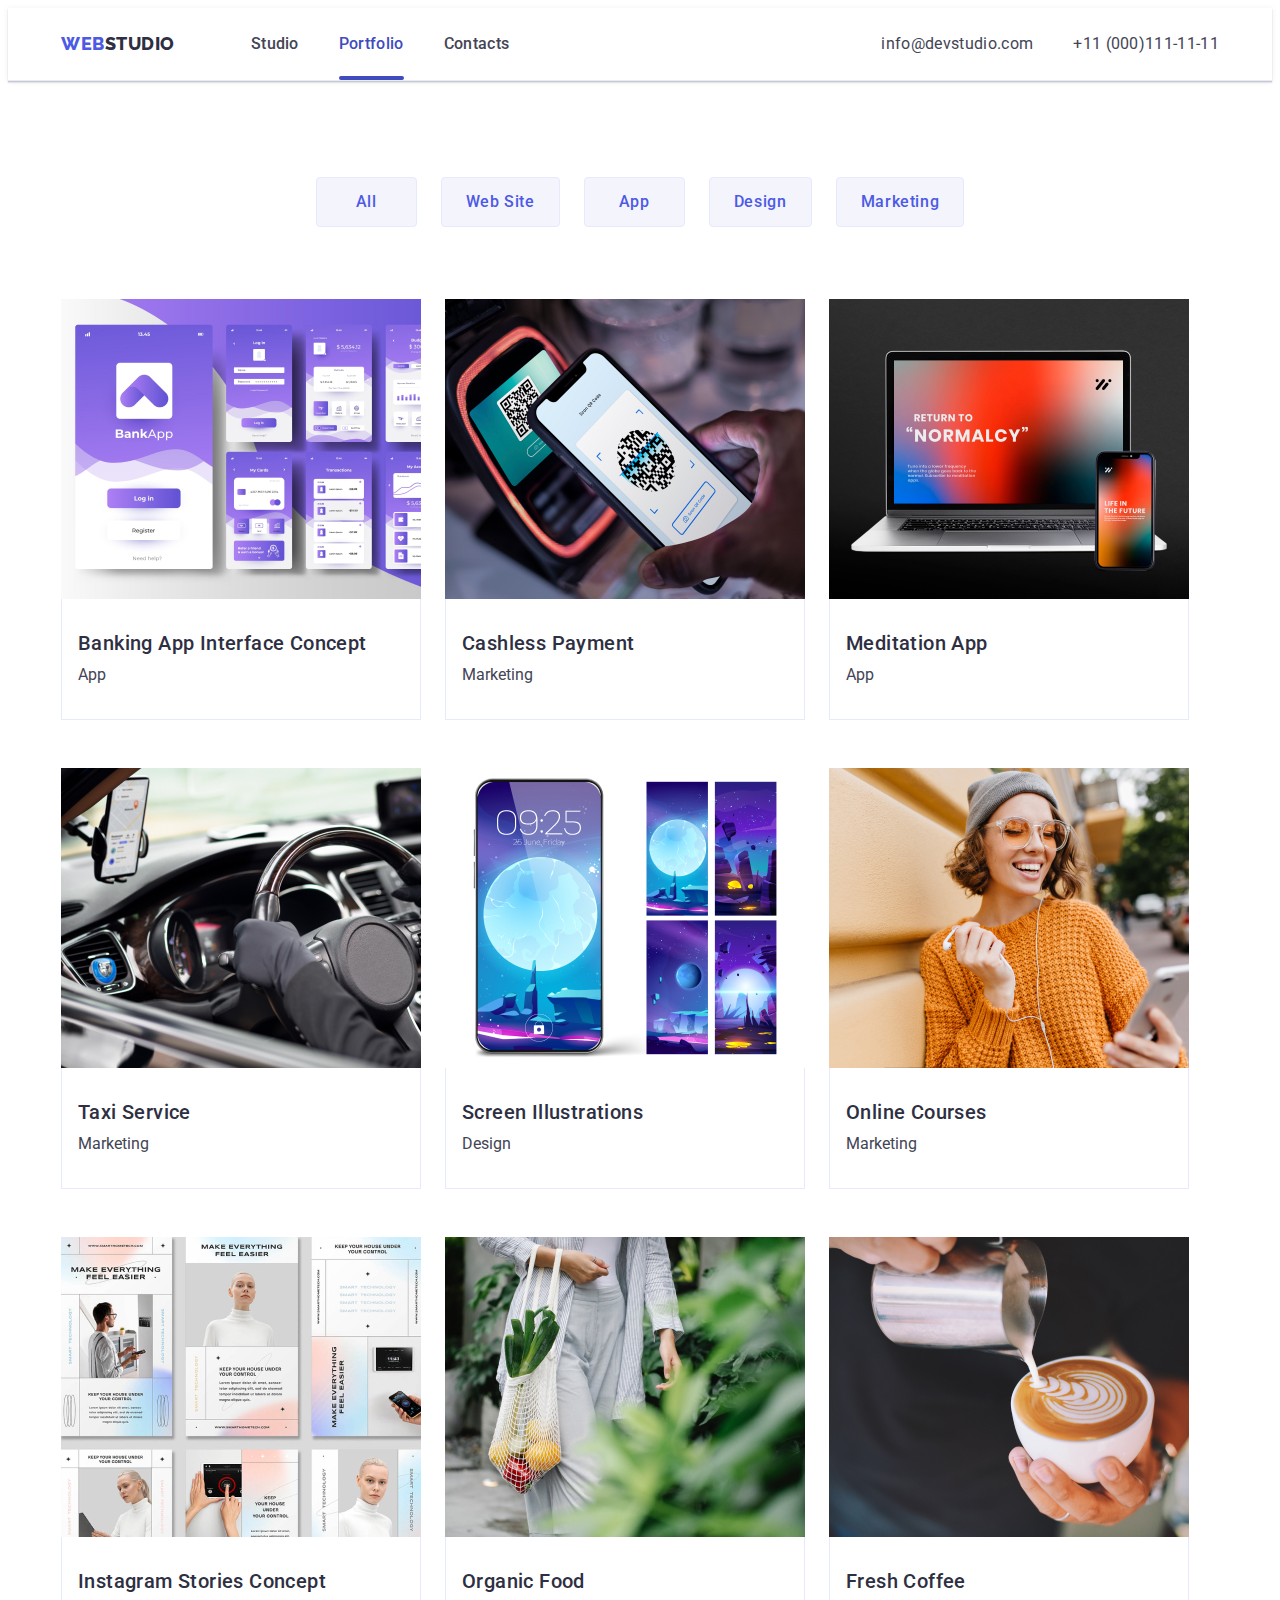
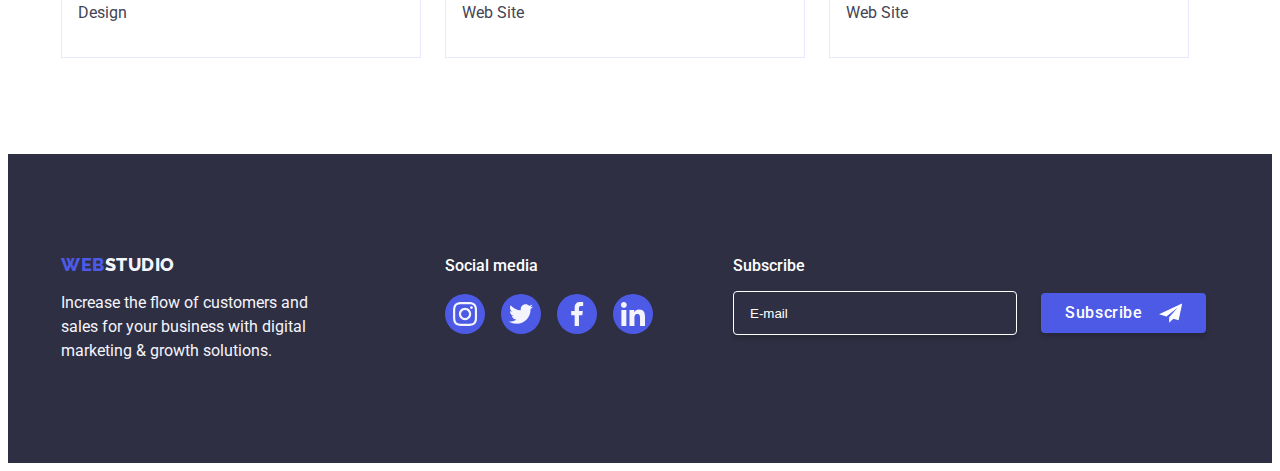
==== commit bba2e5e2: "final" ====
--- a/portfolio.html
+++ b/portfolio.html
@@ -25,8 +25,8 @@
             <nav class="header-nav">
                 <a href="./index.html" class="logo link">Web<span class="header-logo">Studio</span> </a>
 
-                <button class="menu-toggler js-open-menu" type="_button" aria-expanded="false"
-                    aria-controls="mobile menu">
+                <button class="menu-toggler js-open-menu" type="button" aria-expanded="false"
+                    aria-controls="mobile-menu">
                     <svg class="toggler-icon" width="32" height="22">
                         <use href="./images/icon.svg#icon-menu-hamburger"></use>
                     </svg>
@@ -252,9 +252,64 @@
 
 
         </div>
-        </div>
     </footer>
 
+
+     <!-- Mobile header menu -->
+
+
+     <div class="menu-container js-menu-container" id="mobile-menu">
+
+        <!-- mobile menu navigation -->
+  
+        <div class="container mobile-menu-container">
+            <button class="menu-toggle js-close-menu" type="button">
+                <svg class="icon-menu-close" width="8" height="8">
+                    <use href="./images/icon.svg#icon-close-modal"></use>
+                </svg>
+            </button> 
+            <ul class="nav-list-mobile list">
+                <li class="nav-item-mobile"><a href="./index.html" class="header-link-mobile link current">Studio</a></li>
+                <li class="nav-item-mobile"><a href="./portfolio.html" class="header-link-mobile link">Portfolio</a></li>
+                <li class="nav-item-mobile"><a href="" class="header-link-mobile link">Contacts</a></li>
+            </ul>
+
+            <!-- mobile menu adress -->
+     
+
+            <ul class="contacts-list-mobile list">
+                <li class="contact-item-mobile"><a href="tel:+110001111111" class="contact-link-mobile link">+11 (000) 111-11-11</a></li>
+                <li class="contact-item-mobile"><a href="mailto:info@devstudio.com"
+                        class="contact-link-mobile link">info@devstudio.com</a></li>
+            </ul>
+  
+
+         <!-- mobile menu social links -->
+        <ul class="team-icons-list">
+            <li class="team-icons-item list"><a href="https://www.instagram.com"
+                    aria-label="instagram logo" target="_blank" rel="noopener norefferer"
+                    class="team-icons-link"><svg class="team-icons" width="24" height="24">
+                        <use href="./images/icon.svg#icon-instagram2"></use>
+                    </svg></a></li>
+            <li class="team-icons-item list"><a href="https://www.twitter.com"
+                    aria-label="twitter logo" target="_blank" rel="noopener norefferer"
+                    class="team-icons-link"><svg class="team-icons" width="24" height="24">
+                        <use href="./images/icon.svg#icon-twitter2"></use>
+                    </svg></a></li>
+            <li class="team-icons-item list"><a href="https://www.facebook.com"
+                    aria-label="facebook logo" target="_blank" rel="noopener norefferer"
+                    class="team-icons-link"><svg class="team-icons" width="24" height="24">
+                        <use href="./images/icon.svg#icon-facebook2"></use>
+                    </svg></a></li>
+            <li class="team-icons-item list"><a href="https://wwww.linkedin.com"
+                    aria-label="linkedIn logo" target="_blank" rel="noopener norefferer"
+                    class="team-icons-link"><svg class="team-icons" width="24" height="24">
+                        <use href="./images/icon.svg#icon-linkedin2"></use>
+                    </svg></a></li>
+        </ul></div>
+        
+</div>
+
 </body>
 
 </html>--- a/css/styles.css
+++ b/css/styles.css
@@ -71,6 +71,10 @@
   color: var(--color-slate);
 }
 
+body.modal-open {
+  overflow: hidden;
+}
+
 ul {
   margin: 0;
   padding: 0;
@@ -138,24 +142,22 @@
 /* container */
 
 .container {
-  min-width: 320px;
-  width: 428px;
+  max-width: 428px;
   margin: 0 auto;
   padding-left: 16px;
   padding-right: 16px;
 
-  outline: 2px solid tomato;
 }
 
 @media screen and (min-width: 768px) {
   .container {
-    width: 768px;
+    max-width: 768px;
   }
 }
 
 @media screen and (min-width: 1158px) {
   .container {
-    width: 1158px;
+    max-width: 1158px;
 
     padding-left: 15px;
     padding-right: 15px;
@@ -178,9 +180,6 @@
 }
 
 /* header-container and navigation */
-
-.header-container {
-}
 
 @media screen and (min-width: 768px) {
   .header-container {
@@ -285,6 +284,23 @@
   }
 }
 
+.header-link {
+
+  display: block;
+  padding-top: 24px;
+  padding-bottom: 24px;
+
+  transition-property: color;
+  transition-duration: 250ms;
+  transition-timing-function: var(--cubic);
+
+}
+
+.header-link:hover,
+.header-link:focus {
+  color: var(--color-ocean);
+}
+
 .current {
   position: relative;
 }
@@ -293,7 +309,7 @@
   content: "";
 
   position: absolute;
-  bottom: -22px;
+  bottom: 0;
 
   display: block;
   width: 100%;
@@ -303,6 +319,8 @@
   background-color: var(--color-ocean);
 }
 
+
+
 .contacts-list {
   display: flex;
   flex-direction: column;
@@ -340,7 +358,7 @@
 */
 
 .hero {
-  max-width: 428px;
+  max-width: 768px;
   height: 432px;
   margin-right: auto;
   margin-left: auto;
@@ -353,22 +371,81 @@
       rgba(46, 47, 66, 0.7),
       rgba(46, 47, 66, 0.7)
     ),
-    url(../images/hero.jpg);
+    url(../images/hero/Hero_mobile_@1x.jpg);
   background-color: var(--color-navy-blue-modal);
   background-repeat: no-repeat;
   background-position: center;
   background-size: cover;
 }
 
+@media screen and (min-device-pixel-ratio: 2),
+  screen and (min-resolution: 192dpi),
+  screen and (min-resolution: 2dppx) {
+  .hero {
+    background-image: linear-gradient(
+        rgba(46, 47, 66, 0.7),
+        rgba(46, 47, 66, 0.7)
+      ),
+      url(../images/hero/Hero_mobile_@2x.jpg);
+  }
+}
+
+@media only screen and (min-width: 428px) {
+  .hero {
+    background-image: linear-gradient(
+        rgba(46, 47, 66, 0.7),
+        rgba(46, 47, 66, 0.7)
+      ),
+      url(../images/hero/Hero_tablet_@1x.jpg);
+  }
+
+  @media screen and (min-device-pixel-ratio: 2),
+    screen and (min-resolution: 192dpi),
+    screen and (min-resolution: 2dppx) {
+    .hero {
+      background-image: linear-gradient(
+          rgba(46, 47, 66, 0.7),
+          rgba(46, 47, 66, 0.7)
+        ),
+        url(../images/hero/Hero_tablet_@2x.jpg);
+    }
+  }
+}
+
+
+
 @media only screen and (min-width: 768px) {
   .hero {
-    max-width: 768px;
+    max-width: 1158px;
     height: 436px;
-  }
+     
+    background-image: linear-gradient(
+      rgba(46, 47, 66, 0.7),
+      rgba(46, 47, 66, 0.7)
+    ),
+    url(../images/hero/Hero_desktop_@1x.jpg);
+
+  }
+
+  @media screen and (min-device-pixel-ratio: 2),
+  screen and (min-resolution: 192dpi),
+  screen and (min-resolution: 2dppx) {
+  .hero {
+    background-image: linear-gradient(
+        rgba(46, 47, 66, 0.7),
+        rgba(46, 47, 66, 0.7)
+      ),
+      url(../images/hero/Hero_desktop_@2x.jpg);
+  }
+}
+
+  
 }
 
 @media only screen and (min-width: 1158px) {
   .hero {
+    padding-top:188px;
+    padding-bottom: 188px;;
     max-width: 1440px;
     height: 600px;
   }
@@ -382,6 +459,17 @@
   justify-content: space-between;
 }
 
+@media only screen and (max-width: 427px) {
+  
+   .hero .container {
+
+    gap: 32px;
+    
+  }
+}
+
+
+
 @media only screen and (min-width: 768px) {
   .hero .container {
     gap: 36px;
@@ -402,6 +490,25 @@
   text-transform: capitalize;
 
   color: var(--color-white);
+}
+
+@media only screen and (max-width: 427px) {
+   
+  .hero-title{
+
+    font-size: 30px;
+    
+  }
+}
+
+@media only screen and (min-width: 768px) {
+.hero-title {
+
+  max-width: 496px;
+
+  font-size: 56px;
+    
+  }
 }
 
 .hero-btn {
@@ -579,8 +686,7 @@
 
 @media only screen and (min-width: 768px) and (max-width: 1157px) {
   .team > .container {
-    padding-left: 108px;
-    padding-right: 108px;
+    width: 584px;
   }
 }
 .team-title {
@@ -608,9 +714,6 @@
 
 @media only screen and (min-width: 768px) and (max-width: 1157px) {
   .team-list {
-    /* padding-left: 92px;
-    padding-right: 92px; */
-
     row-gap: 64px;
   }
 }
@@ -619,6 +722,8 @@
   box-shadow: 0px 2px 1px 0px rgba(46, 47, 66, 0.08),
     0px 1px 1px 0px rgba(46, 47, 66, 0.16),
     0px 1px 6px 0px rgba(46, 47, 66, 0.08);
+
+    border-radius: 0px 0px 4px 4px;
 }
 
 .team-description {
@@ -659,8 +764,8 @@
 
 @media only screen and (min-width: 768px) and (max-width: 1157px) {
   .customers > .container {
-    padding-left: 108px;
-    padding-right: 108px;
+    
+    width: 584px;
   }
 }
 
@@ -684,6 +789,12 @@
   align-items: center;
 }
 
+@media only screen and (max-width: 427px) {
+  .customers-list {
+    gap: 42px;
+  }
+}
+
 @media only screen and (min-width: 768px) {
   .customers-list {
     column-gap: 24px;
@@ -748,11 +859,9 @@
   display: flex;
   flex-wrap: wrap;
   gap: 72px;
- 
+
   align-items: center;
 }
-
-
 
 @media only screen and (max-width: 767px) {
   .footer > .container {
@@ -770,16 +879,15 @@
 
 @media only screen and (min-width: 768px) and (max-width: 1157px) {
   .footer > .container {
-    padding-left: 108px;
+
+    width: 584px;
   }
 }
 
 @media only screen and (min-width: 1158px) {
-  
-  .footer > .container{
-
-    gap: 80px;
-    
+  .footer > .container {
+    gap:0;
+
   }
 }
 
@@ -787,9 +895,7 @@
   width: 268px;
 
   text-align: center;
-
-}
-
+}
 
 @media only screen and (min-width: 768px) {
   .container-left {
@@ -800,12 +906,10 @@
 }
 
 @media only screen and (min-width: 1158px) {
-  .container-left  {
-    
-    margin-right: 40px;
-  }
-}
-
+  .container-left {
+    margin-right: 120px;
+  }
+}
 
 .footer .logo {
   display: inline-block;
@@ -827,9 +931,15 @@
 }
 
 @media only screen and (min-width: 768px) {
-   .container-right {
-
+  .container-right {
     text-align: left;
+  }
+}
+
+@media only screen and (min-width: 1158px) {
+   
+  .container-right {
+    margin-right: 80px;
     
   }
 }
@@ -913,10 +1023,10 @@
 }
 
 .subscribe-input {
-  /* 
-  width: 264px; */
+  
   display: block;
-  width: 398px;
+  width: calc(100vw - 32px);
+  max-width: 398px;
   height: 40px;
   padding-left: 16px;
   border: 1px solid var(--color-white);
@@ -958,6 +1068,152 @@
 .footer-btn:focus {
   background-color: var(--color-ocean);
 }
+
+/**
+  |============================
+  | PORTFOLIO
+  |============================
+*/
+
+.filter {
+
+  padding-top:96px;
+  padding-bottom:96px;
+
+}
+
+.filter-list {
+
+  display: flex;
+  justify-content: center;
+  gap: 24px;
+  margin-bottom: 72px;
+
+}
+
+.filter-btn {
+
+  min-width: 101px;
+  min-height: 48px;
+
+  padding: 12px 24px;
+  border: 1px solid var(--color-cornflower);
+
+  color: var(--color-iris);
+  background-color: var(--color-cloud);
+
+  transition-property: color, background-color, box-shadow,border;
+  transition-duration: 250ms;
+  transition-timing-function: var(--cubic);
+
+}
+
+.filter-btn:focus,
+.filter-btn:hover {
+
+  border: 1px solid transparent;
+  color: var(--color-white);
+  background-color: var(--color-ocean);
+  box-shadow: 0px 2px 2px 0px rgba(0, 0, 0, 0.12),
+    0px 2px 1px 0px rgba(0, 0, 0, 0.08), 0px 3px 1px 0px rgba(0, 0, 0, 0.1);
+
+}
+
+/* Portfolio */
+
+.portfolio-list {
+
+  display: flex;
+  flex-wrap: wrap;
+  gap: 24px;
+  row-gap: 48px;
+  flex-basis: calc((100%-48px) / 3);
+
+}
+
+.portfolio-item {
+
+  background-color: var(--color-white);
+
+}
+
+.portfolio-link {
+  
+  display: block;
+
+  transition-property: background-color, box-shadow;
+  transition-duration: 250ms;
+  transition-timing-function: var(--cubic);
+
+}
+
+.portfolio-link:hover,
+.portfolio-link:focus {
+
+  background-color: var(--color-white);
+  box-shadow:
+   0px 1px 6px rgba(46, 47, 66, 0.08),
+    0px 1px 1px rgba(46, 47, 66, 0.16), 
+    0px 2px 1px rgba(46, 47, 66, 0.08);
+
+}
+
+.portfolio-title {
+
+  margin-bottom: 8px;
+
+  text-align: inherit;
+
+}
+
+.card-set {
+
+  padding: 32px 16px;
+
+  border: 1px solid var(--color-cornflower);
+  border-top: none;
+
+}
+
+/* Portfolio card actions */
+
+ .product-thumb {
+
+  position: relative;
+  overflow: hidden;
+  
+ }
+
+ .thumb-text {
+
+  position: absolute;
+  top: 0;
+  left: 0;
+  width: 100%;
+  height: 100%;
+
+  color: var(--color-cloud);
+  background-color: var(--color-iris);
+
+  transform: translateY(100%);
+  transition: transform 250ms ease;
+ 
+ }
+
+ .product-text {
+
+  margin-top: 40px;
+  margin-left: 32px;
+  margin-right: 32px;
+
+ }
+
+ .portfolio-link:hover .thumb-text {
+    
+  transform: translateY(0);
+   
+ }
+
 
 /**
   |============================
@@ -985,6 +1241,9 @@
 .mobile-menu-container {
   position: relative;
 
+  width: 100%;
+  height: 100vh;
+
   padding-top: 80px;
   padding-right: 35px;
   padding-bottom: 40px;
@@ -1026,9 +1285,72 @@
   color: var(--color-navy-blue);
 }
 
+@media only screen and (max-width: 427px) {
+  .nav-list-mobile {
+    margin-bottom: 190px;
+  }
+
+ 
+    /* current page underline */
+
+  
+  }
+
+
+  @media only screen and (max-height: 750px) {
+    .nav-list-mobile {
+      
+      margin-bottom: 100px;
+    }
+
+    .current::after {
+
+      bottom: -18px;
+    }
+  
+  }
+
+  @media only screen and (max-height: 560px) {
+    
+    .nav-list-mobile {
+
+      margin-bottom: 70px;
+
+      font-size: 30px;
+
+    }
+
+    /* cuurent page underline */
+
+    .current::after {
+
+      bottom: -12px;
+    }
+  }
+
+
+
+
 .nav-item-mobile:not(:last-child) {
   margin-bottom: 40px;
 }
+
+@media only screen and (max-height: 650px) {
+  
+  .nav-item-mobile:not(:last-child) {
+    
+    margin-bottom: 30px;
+  }
+
+  @media screen and (max-height: 560px) {
+    
+    .nav-item-mobile:not(:last-child) {
+    
+      margin-bottom: 20px;
+    }
+  }
+}
+
 
 .header-link-mobile:hover,
 .header-link-mobile:focus {
@@ -1057,6 +1379,12 @@
   color: var(--color-iris);
 }
 
+@media only screen and (max-width: 427px) {
+  .contact-item-mobile:nth-child(1) {
+    font-size: 25px;
+  }
+}
+
 .contact-item-mobile:last-child {
   font-size: 20px;
   font-weight: 500;
@@ -1071,6 +1399,12 @@
   align-items: center;
 }
 
+@media only screen and (max-width: 427px) {
+  .mobile-menu-container .team-icons-list {
+    gap: 30px;
+  }
+}
+
 .team-icons-item {
   width: 40px;
   height: 40px;
@@ -1153,6 +1487,12 @@
 @media only screen and (max-width: 767px) {
   .modal {
     width: 392px;
+  }
+}
+
+@media only screen and (max-width: 391px) {
+  .modal {
+    width: 320px;
   }
 }
 
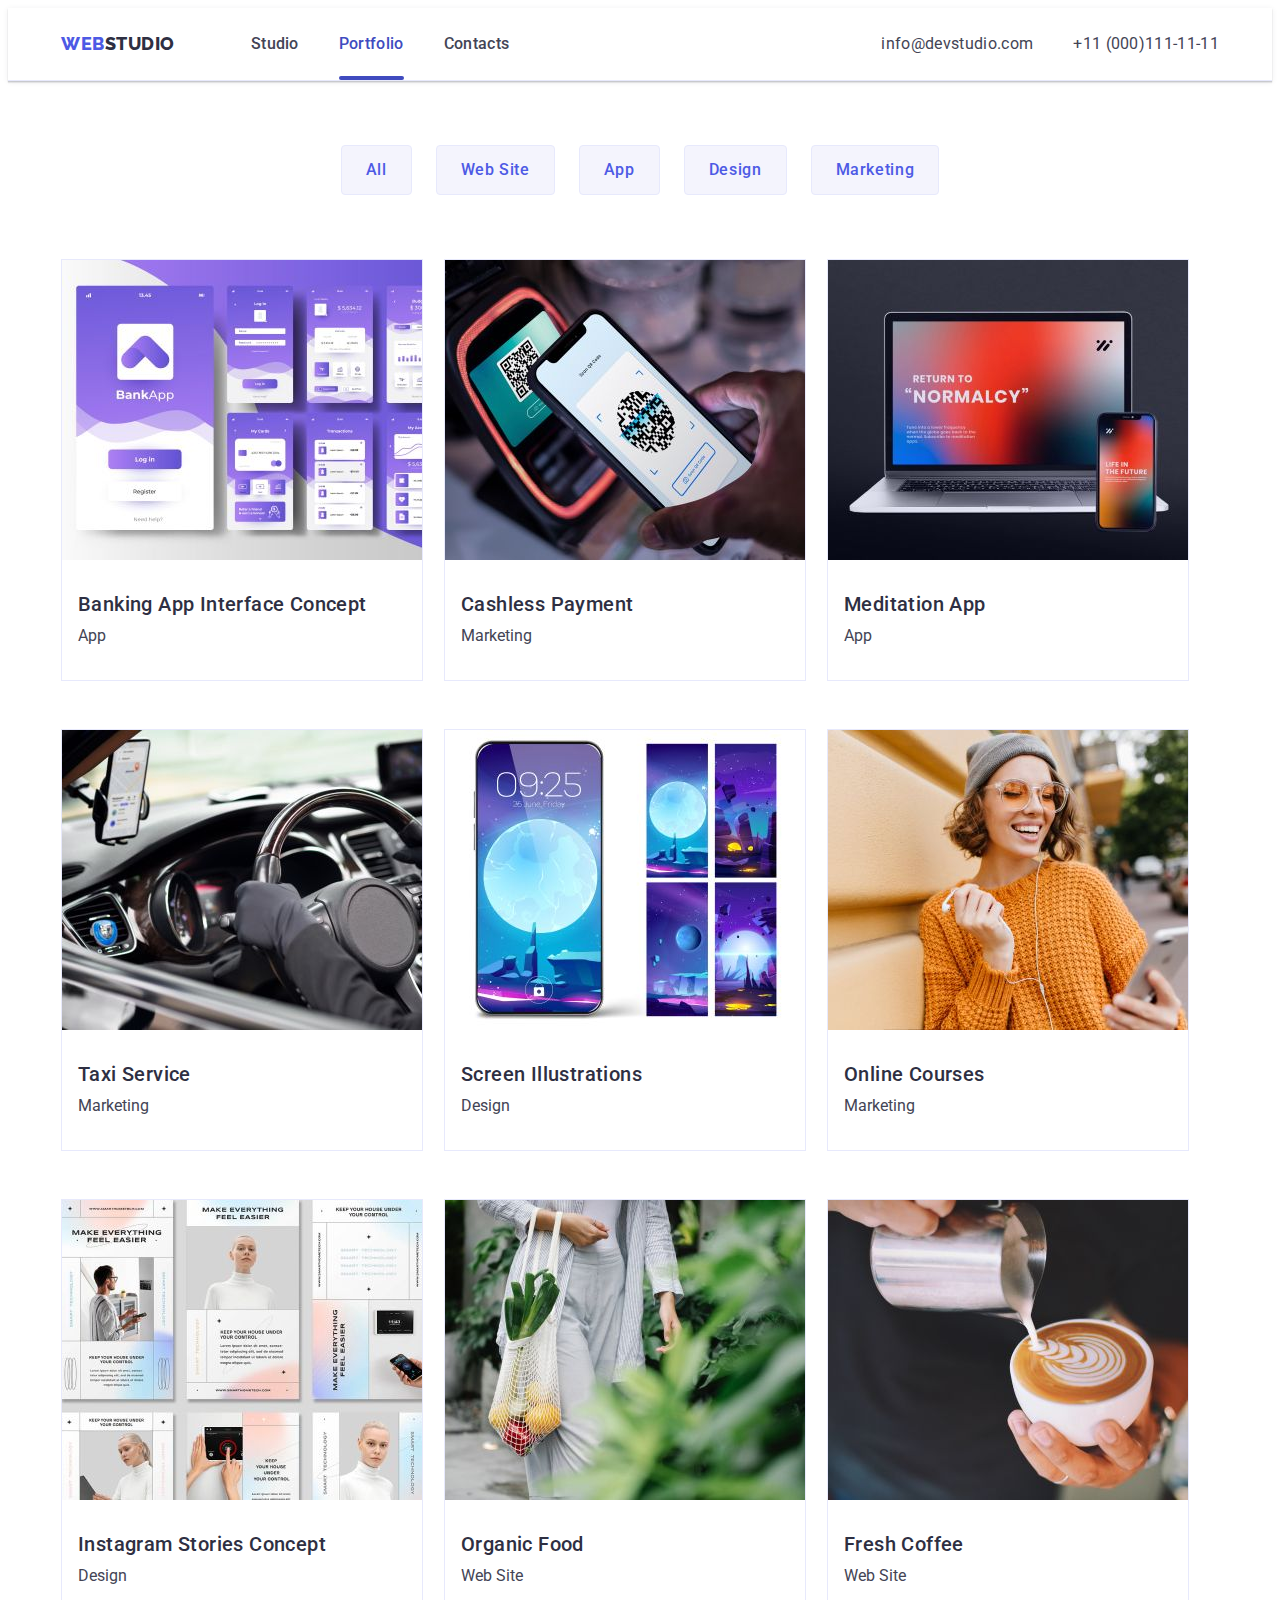
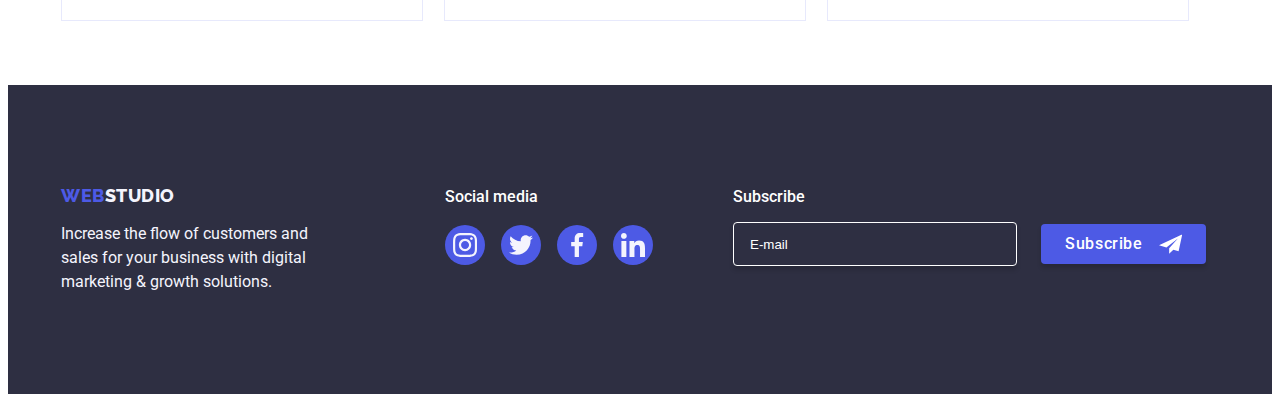
==== commit 72757faa: "final" ====
--- a/portfolio.html
+++ b/portfolio.html
@@ -66,16 +66,32 @@
 
                 <!-- Portfolio list -->
                 <ul class="portfolio-list list">
-                    <li class="portfolio-item">
-                        <a href="" class="portfolio-link link">
-                            <div class="product-thumb">
-                                <img src="./images/portfolio/img1-1.jpg" alt="Banking app interface" width="360"
-                                height="300">
-                                <div class="thumb-text"><p class="product-text">14 Stylish and User-Friendly App Design Concepts · Task Manager App · Calorie Tracker App · Exotic Fruit Ecommerce App · Cloud Storage App</p></div>
-                                
-                            </div>
-                            
-                             
+                    <li class="portfolio-item first-item">
+                        <a href="" class="portfolio-link link">
+                            <div class="product-thumb">
+
+                                <picture>
+                                    <source
+                                        srcset="./images/portfolio/port-desk1@1x.jpg 1x, ./images/portfolio/port-desk1@2x.jpg 2x"
+                                        type="image/jpg" media="(min-width: 1158px)">
+                                    <source
+                                        srcset="./images/portfolio/port-tab1@1x.jpg 1x, ./images/portfolio/port-tab1@2x.jpg 2x"
+                                        type="image/jpg" media="(min-width: 768px)">
+                                    <source
+                                        srcset="./images/portfolio/port-mob1@1x.jpg 1x, ./images/portfolio/port-mob1@2x.jpg 2x"
+                                        type="image/jpg" media="(min-width: 428px)">
+                                    <img class="portfolio-img" src="./images/portfolio/port-mob1@1x.jpg" alt="Banking app interface"
+                                    >
+                                </picture>
+                                <div class="thumb-text">
+                                    <p class="product-text">14 Stylish and User-Friendly App Design Concepts · Task
+                                        Manager App · Calorie Tracker App · Exotic Fruit Ecommerce App · Cloud Storage
+                                        App</p>
+                                </div>
+
+                            </div>
+
+
                             <div class="card-set">
                                 <h2 class="portfolio-title title">Banking App Interface Concept</h2>
                                 <p class="portfolio-text text">App</p>
@@ -84,11 +100,27 @@
                     </li>
                     <li class="portfolio-item">
                         <a href="" class="portfolio-link link">
-                            <div class="product-thumb"> <img src="./images/portfolio/img1-2.jpg" alt="mibile cashless payment" width="360"
-                                height="300">
-                                <div class="thumb-text"> <p class="product-text">14 Stylish and User-Friendly App Design Concepts · Task Manager App · Calorie Tracker App · Exotic Fruit Ecommerce App · Cloud Storage App</p></div>
-                               </div>
-                           
+                            <div class="product-thumb">
+                                <picture>
+                                    <source
+                                        srcset="./images/portfolio/port-desk2@1x.jpg 1x, ./images/portfolio/port-desk2@2x.jpg 2x"
+                                        type="image/jpg" media="(min-width: 1158px)">
+                                    <source
+                                        srcset="./images/portfolio/port-tab2@1x.jpg 1x, ./images/portfolio/port-tab2@2x.jpg 2x"
+                                        type="image/jpg" media="(min-width: 768px)">
+                                    <source
+                                        srcset="./images/portfolio/port-mob2@1x.jpg 1x, ./images/portfolio/port-mob2@2x.jpg 2x"
+                                        type="image/jpg" media="(min-width: 428px)">
+                                    <img class="portfolio-img" src="./images/portfolio/port-mob2@1x.jpg" alt="mobile cashless payment"
+                                       >
+                                </picture>
+                                <div class="thumb-text">
+                                    <p class="product-text">14 Stylish and User-Friendly App Design Concepts · Task
+                                        Manager App · Calorie Tracker App · Exotic Fruit Ecommerce App · Cloud Storage
+                                        App</p>
+                                </div>
+                            </div>
+
                             <div class="card-set">
                                 <h2 class="portfolio-title title">Cashless Payment</h2>
                                 <p class="portfolio-text text">Marketing</p>
@@ -98,11 +130,29 @@
                     </li>
                     <li class="portfolio-item">
                         <a href="" class="portfolio-link link">
-                            <div class="product-thumb"><img src="./images/portfolio/img1-3.jpg"
-                                alt="naotebook and mobilephone with the same app on the screens" width="360"
-                                height="300">
-                                <div class="thumb-text"> <p class="product-text">14 Stylish and User-Friendly App Design Concepts · Task Manager App · Calorie Tracker App · Exotic Fruit Ecommerce App · Cloud Storage App</p></div></div>
+                            <div class="product-thumb">
+                                <picture>
+                                    <source
+                                        srcset="./images/portfolio/port-desk3@1x.jpg 1x, ./images/portfolio/port-desk3@2x.jpg 2x"
+                                        type="image/jpg" media="(min-width: 1158px)">
+                                    <source
+                                        srcset="./images/portfolio/port-tab3@1x.jpg 1x, ./images/portfolio/port-tab3@2x.jpg 2x"
+                                        type="image/jpg" media="(min-width: 768px)">
+                                    <source
+                                        srcset="./images/portfolio/port-mob3@1x.jpg 1x, ./images/portfolio/port-mob3@2x.jpg 2x"
+                                        type="image/jpg" media="(min-width: 428px)">
+                                    <img class="portfolio-img" src="./images/portfolio/port-mob3@1x.jpg"
+                                        alt="notebook and mobilephone with the same app on the screens"
+                                        >
+                                </picture>
                             
+                                <div class="thumb-text">
+                                    <p class="product-text">14 Stylish and User-Friendly App Design Concepts · Task
+                                        Manager App · Calorie Tracker App · Exotic Fruit Ecommerce App · Cloud Storage
+                                        App</p>
+                                </div>
+                            </div>
+
                             <div class="card-set">
                                 <h2 class="portfolio-title title">Meditation App</h2>
                                 <p class="portfolio-text text">App</p>
@@ -112,10 +162,29 @@
                     </li>
                     <li class="portfolio-item">
                         <a href="" class="portfolio-link link">
-                            <div class="product-thumb"><img src="./images/portfolio/img2-1.jpg" alt="vehicle interior with hands on the wheel"
-                                width="360" height="300">
-                                <div class="thumb-text"> <p class="product-text">14 Stylish and User-Friendly App Design Concepts · Task Manager App · Calorie Tracker App · Exotic Fruit Ecommerce App · Cloud Storage App</p></div></div>
-                            
+                            <div class="product-thumb">
+
+                                <picture>
+                                    <source
+                                        srcset="./images/portfolio/port-desk4@1x.jpg 1x, ./images/portfolio/port-desk4@2x.jpg 2x"
+                                        type="image/jpg" media="(min-width: 1158px)">
+                                    <source
+                                        srcset="./images/portfolio/port-tab4@1x.jpg 1x, ./images/portfolio/port-tab4@2x.jpg 2x"
+                                        type="image/jpg" media="(min-width: 768px)">
+                                    <source
+                                        srcset="./images/portfolio/port-mob4@1x.jpg 1x, ./images/portfolio/port-mob4@2x.jpg 2x"
+                                        type="image/jpg" media="(min-width: 428px)">
+                                    <img class="portfolio-img" src="./images/portfolio/port-mob4@1x.jpg"
+                                        alt="vehicle interior with hands on the wheel" >
+                                </picture>
+
+                                <div class="thumb-text">
+                                    <p class="product-text">14 Stylish and User-Friendly App Design Concepts · Task
+                                        Manager App · Calorie Tracker App · Exotic Fruit Ecommerce App · Cloud Storage
+                                        App</p>
+                                </div>
+                            </div>
+
                             <div class="card-set">
                                 <h2 class="portfolio-title title">Taxi Service</h2>
                                 <p class="portfolio-text text">Marketing</p>
@@ -125,10 +194,28 @@
                     </li>
                     <li class="portfolio-item">
                         <a href="" class="portfolio-link link">
-                            <div class="product-thumb"><img src="./images/portfolio/img2-2.jpg" alt="mobile phone with screen ilustrations"
-                                width="360" height="300">
-                                <div class="thumb-text"> <p class="product-text">14 Stylish and User-Friendly App Design Concepts · Task Manager App · Calorie Tracker App · Exotic Fruit Ecommerce App · Cloud Storage App</p></div></div>
-                            
+                            <div class="product-thumb">
+                                <picture>
+                                    <source
+                                        srcset="./images/portfolio/port-desk5@1x.jpg 1x, ./images/portfolio/port-desk5@2x.jpg 2x"
+                                        type="image/jpg" media="(min-width: 1158px)">
+                                    <source
+                                        srcset="./images/portfolio/port-tab5@1x.jpg 1x, ./images/portfolio/port-tab5@2x.jpg 2x"
+                                        type="image/jpg" media="(min-width: 768px)">
+                                    <source
+                                        srcset="./images/portfolio/port-mob5@1x.jpg 1x, ./images/portfolio/port-mob5@2x.jpg 2x"
+                                        type="image/jpg" media="(min-width: 428px)">
+                                    <img class="portfolio-img" src="./images/portfolio/port-mob5@1x.jpg"
+                                        alt="mobile phone with screen ilustrations" >
+                                </picture>
+
+                                <div class="thumb-text">
+                                    <p class="product-text">14 Stylish and User-Friendly App Design Concepts · Task
+                                        Manager App · Calorie Tracker App · Exotic Fruit Ecommerce App · Cloud Storage
+                                        App</p>
+                                </div>
+                            </div>
+
                             <div class="card-set">
                                 <h2 class="portfolio-title title">Screen Illustrations</h2>
                                 <p class="portfolio-text text">Design</p>
@@ -138,10 +225,28 @@
                     </li>
                     <li class="portfolio-item">
                         <a href="" class="portfolio-link link">
-                            <div class="product-thumb"><img src="./images/portfolio/img2-3.jpg" alt="Smiling girl with headphones and mobile phone"
-                                width="360" height="300">
-                                <div class="thumb-text"> <p class="product-text">14 Stylish and User-Friendly App Design Concepts · Task Manager App · Calorie Tracker App · Exotic Fruit Ecommerce App · Cloud Storage App</p></div></div>
-                            
+                            <div class="product-thumb">
+                                <picture>
+                                    <source
+                                        srcset="./images/portfolio/port-desk6@1x.jpg 1x, ./images/portfolio/port-desk6@2x.jpg 2x"
+                                        type="image/jpg" media="(min-width: 1158px)">
+                                    <source
+                                        srcset="./images/portfolio/port-tab6@1x.jpg 1x, ./images/portfolio/port-tab6@2x.jpg 2x"
+                                        type="image/jpg" media="(min-width: 768px)">
+                                    <source
+                                        srcset="./images/portfolio/port-mob6@1x.jpg 1x, ./images/portfolio/port-mob6@2x.jpg 2x"
+                                        type="image/jpg" media="(min-width: 428px)">
+                                    <img class="portfolio-img" src="./images/portfolio/port-mob6@1x.jpg"
+                                        alt="Smiling girl with headphones and mobile phone" >
+                                </picture>
+
+                                <div class="thumb-text">
+                                    <p class="product-text">14 Stylish and User-Friendly App Design Concepts · Task
+                                        Manager App · Calorie Tracker App · Exotic Fruit Ecommerce App · Cloud Storage
+                                        App</p>
+                                </div>
+                            </div>
+
                             <div class="card-set">
                                 <h2 class="portfolio-title title">Online Courses</h2>
                                 <p class="portfolio-text text">Marketing</p>
@@ -151,9 +256,27 @@
                     </li>
                     <li class="portfolio-item">
                         <a href="" class="portfolio-link link">
-                            <div class="product-thumb"><img src="./images/portfolio/img3-1.jpg" alt="Screen illustration" width="360" height="300">
-                                <div class="thumb-text"> <p class="product-text">14 Stylish and User-Friendly App Design Concepts · Task Manager App · Calorie Tracker App · Exotic Fruit Ecommerce App · Cloud Storage App</p></div></div>
-                            
+                            <div class="product-thumb">
+                                <picture>
+                                    <source
+                                        srcset="./images/portfolio/port-desk7@1x.jpg 1x, ./images/portfolio/port-desk7@2x.jpg 2x"
+                                        type="image/jpg" media="(min-width: 1158px)">
+                                    <source
+                                        srcset="./images/portfolio/port-tab7@1x.jpg 1x, ./images/portfolio/port-tab7@2x.jpg 2x"
+                                        type="image/jpg" media="(min-width: 768px)">
+                                    <source
+                                        srcset="./images/portfolio/port-mob7@1x.jpg 1x, ./images/portfolio/port-mob7@2x.jpg 2x"
+                                        type="image/jpg" media="(min-width: 428px)">
+                                    <img class="portfolio-img" src="./images/portfolio/port-mob7@1x.jpg" alt="Screen illustration" 
+                                        >
+                                </picture>
+                                <div class="thumb-text">
+                                    <p class="product-text">14 Stylish and User-Friendly App Design Concepts · Task
+                                        Manager App · Calorie Tracker App · Exotic Fruit Ecommerce App · Cloud Storage
+                                        App</p>
+                                </div>
+                            </div>
+
                             <div class="card-set">
                                 <h2 class="portfolio-title title">Instagram Stories Concept</h2>
                                 <p class="portfolio-text text">Design</p>
@@ -163,10 +286,27 @@
                     </li>
                     <li class="portfolio-item">
                         <a href="" class="portfolio-link link">
-                            <div class="product-thumb"><img src="./images/portfolio/img3-2.jpg" alt="woman with a bag full of vegetables"
-                                width="360" height="300">
-                                <div class="thumb-text"> <p class="product-text">14 Stylish and User-Friendly App Design Concepts · Task Manager App · Calorie Tracker App · Exotic Fruit Ecommerce App · Cloud Storage App</p></div></div>
-                            
+                            <div class="product-thumb">
+                                <picture>
+                                    <source
+                                        srcset="./images/portfolio/port-desk8@1x.jpg 1x, ./images/portfolio/port-desk8@2x.jpg 2x"
+                                        type="image/jpg" media="(min-width: 1158px)">
+                                    <source
+                                        srcset="./images/portfolio/port-tab8@1x.jpg 1x, ./images/portfolio/port-tab8@2x.jpg 2x"
+                                        type="image/jpg" media="(min-width: 768px)">
+                                    <source
+                                        srcset="./images/portfolio/port-mob8@1x.jpg 1x, ./images/portfolio/port-mob8@2x.jpg 2x"
+                                        type="image/jpg" media="(min-width: 428px)">
+                                    <img class="portfolio-img" src="./images/portfolio/port-mob8@1x.jpg"
+                                        alt="woman with a bag full of vegetables" >
+                                </picture>
+                                <div class="thumb-text">
+                                    <p class="product-text">14 Stylish and User-Friendly App Design Concepts · Task
+                                        Manager App · Calorie Tracker App · Exotic Fruit Ecommerce App · Cloud Storage
+                                        App</p>
+                                </div>
+                            </div>
+
                             <div class="card-set">
                                 <h2 class="portfolio-title title">Organic Food</h2>
                                 <p class="portfolio-text text">Web Site</p>
@@ -176,10 +316,28 @@
                     </li>
                     <li class="portfolio-item">
                         <a href="" class="portfolio-link link">
-                            <div class="product-thumb"><img src="./images/portfolio/img3-3.jpg"
-                                alt="man's hand holding a mug which he pours coffee in " width="360" height="300">
-                                <div class="thumb-text"> <p class="product-text">14 Stylish and User-Friendly App Design Concepts · Task Manager App · Calorie Tracker App · Exotic Fruit Ecommerce App · Cloud Storage App</p></div></div>
-                            
+                            <div class="product-thumb">
+                                <picture>
+                                    <source
+                                        srcset="./images/portfolio/port-desk9@1x.jpg 1x, ./images/portfolio/port-desk9@2x.jpg 2x"
+                                        type="image/jpg" media="(min-width: 1158px)">
+                                    <source
+                                        srcset="./images/portfolio/port-tab9@1x.jpg 1x, ./images/portfolio/port-tab9@2x.jpg 2x"
+                                        type="image/jpg" media="(min-width: 768px)">
+                                    <source
+                                        srcset="./images/portfolio/port-mob9@1x.jpg 1x, ./images/portfolio/port-mob9@2x.jpg 2x"
+                                        type="image/jpg" media="(min-width: 428px)">
+                                    <img class="portfolio-img" src="./images/portfolio/port-mob9@1x.jpg"
+                                        alt="man's hand holding a mug which he pours coffee in"
+                                        >
+                                </picture>
+                                <div class="thumb-text">
+                                    <p class="product-text">14 Stylish and User-Friendly App Design Concepts · Task
+                                        Manager App · Calorie Tracker App · Exotic Fruit Ecommerce App · Cloud Storage
+                                        App</p>
+                                </div>
+                            </div>
+
                             <div class="card-set">
                                 <h2 class="portfolio-title title">Fresh Coffee</h2>
                                 <p class="portfolio-text text">Web Site</p>
@@ -207,25 +365,29 @@
                 <ul class="footer-icons-list">
                     <li class="footer-icons-item list">
                         <a href="https://www.instagram.com" aria-label="instagram logo" target="_blank"
-                            rel="noopener norefferer" class="footer-icons-link"><svg width="24" height="24" class="footer-icons">
+                            rel="noopener norefferer" class="footer-icons-link"><svg width="24" height="24"
+                                class="footer-icons">
                                 <use href="./images/icon.svg#icon-instagram2"></use>
                             </svg></a>
                     </li>
                     <li class="footer-icons-item list">
                         <a href="https://www.twitter.com" aria-label="twitter logo" target="_blank"
-                            rel="noopener norefferer" class="footer-icons-link"><svg width="24" height="24" class="footer-icons">
+                            rel="noopener norefferer" class="footer-icons-link"><svg width="24" height="24"
+                                class="footer-icons">
                                 <use href="./images/icon.svg#icon-twitter2"></use>
                             </svg></a>
                     </li>
                     <li class="footer-icons-item list">
                         <a href="https://www.facebook.com" aria-label="facebook logo" target="_blank"
-                            rel="noopener norefferer" class="footer-icons-link"><svg width="24" height="24" class="footer-icons">
+                            rel="noopener norefferer" class="footer-icons-link"><svg width="24" height="24"
+                                class="footer-icons">
                                 <use href="./images/icon.svg#icon-facebook2"></use>
                             </svg></a>
                     </li>
                     <li class="footer-icons-item list">
                         <a href="https://wwww.linkedin.com" aria-label="linkedIn logo" target="_blank"
-                            rel="noopener norefferer" class="footer-icons-link"><svg width="24" height="24" class="footer-icons">
+                            rel="noopener norefferer" class="footer-icons-link"><svg width="24" height="24"
+                                class="footer-icons">
                                 <use href="./images/icon.svg#icon-linkedin2"></use>
                             </svg></a>
                     </li>
@@ -255,60 +417,64 @@
     </footer>
 
 
-     <!-- Mobile header menu -->
-
-
-     <div class="menu-container js-menu-container" id="mobile-menu">
+    <!-- Mobile header menu -->
+
+
+    <div class="menu-container js-menu-container" id="mobile-menu">
 
         <!-- mobile menu navigation -->
-  
+
         <div class="container mobile-menu-container">
             <button class="menu-toggle js-close-menu" type="button">
                 <svg class="icon-menu-close" width="8" height="8">
                     <use href="./images/icon.svg#icon-close-modal"></use>
                 </svg>
-            </button> 
+            </button>
             <ul class="nav-list-mobile list">
-                <li class="nav-item-mobile"><a href="./index.html" class="header-link-mobile link current">Studio</a></li>
-                <li class="nav-item-mobile"><a href="./portfolio.html" class="header-link-mobile link">Portfolio</a></li>
+                <li class="nav-item-mobile"><a href="./index.html" class="header-link-mobile link current">Studio</a>
+                </li>
+                <li class="nav-item-mobile"><a href="./portfolio.html" class="header-link-mobile link">Portfolio</a>
+                </li>
                 <li class="nav-item-mobile"><a href="" class="header-link-mobile link">Contacts</a></li>
             </ul>
 
             <!-- mobile menu adress -->
-     
+
 
             <ul class="contacts-list-mobile list">
-                <li class="contact-item-mobile"><a href="tel:+110001111111" class="contact-link-mobile link">+11 (000) 111-11-11</a></li>
+                <li class="contact-item-mobile"><a href="tel:+110001111111" class="contact-link-mobile link">+11 (000)
+                        111-11-11</a></li>
                 <li class="contact-item-mobile"><a href="mailto:info@devstudio.com"
                         class="contact-link-mobile link">info@devstudio.com</a></li>
             </ul>
-  
-
-         <!-- mobile menu social links -->
-        <ul class="team-icons-list">
-            <li class="team-icons-item list"><a href="https://www.instagram.com"
-                    aria-label="instagram logo" target="_blank" rel="noopener norefferer"
-                    class="team-icons-link"><svg class="team-icons" width="24" height="24">
-                        <use href="./images/icon.svg#icon-instagram2"></use>
-                    </svg></a></li>
-            <li class="team-icons-item list"><a href="https://www.twitter.com"
-                    aria-label="twitter logo" target="_blank" rel="noopener norefferer"
-                    class="team-icons-link"><svg class="team-icons" width="24" height="24">
-                        <use href="./images/icon.svg#icon-twitter2"></use>
-                    </svg></a></li>
-            <li class="team-icons-item list"><a href="https://www.facebook.com"
-                    aria-label="facebook logo" target="_blank" rel="noopener norefferer"
-                    class="team-icons-link"><svg class="team-icons" width="24" height="24">
-                        <use href="./images/icon.svg#icon-facebook2"></use>
-                    </svg></a></li>
-            <li class="team-icons-item list"><a href="https://wwww.linkedin.com"
-                    aria-label="linkedIn logo" target="_blank" rel="noopener norefferer"
-                    class="team-icons-link"><svg class="team-icons" width="24" height="24">
-                        <use href="./images/icon.svg#icon-linkedin2"></use>
-                    </svg></a></li>
-        </ul></div>
-        
-</div>
+
+
+            <!-- mobile menu social links -->
+            <ul class="team-icons-list">
+                <li class="team-icons-item list"><a href="https://www.instagram.com" aria-label="instagram logo"
+                        target="_blank" rel="noopener norefferer" class="team-icons-link"><svg class="team-icons"
+                            width="24" height="24">
+                            <use href="./images/icon.svg#icon-instagram2"></use>
+                        </svg></a></li>
+                <li class="team-icons-item list"><a href="https://www.twitter.com" aria-label="twitter logo"
+                        target="_blank" rel="noopener norefferer" class="team-icons-link"><svg class="team-icons"
+                            width="24" height="24">
+                            <use href="./images/icon.svg#icon-twitter2"></use>
+                        </svg></a></li>
+                <li class="team-icons-item list"><a href="https://www.facebook.com" aria-label="facebook logo"
+                        target="_blank" rel="noopener norefferer" class="team-icons-link"><svg class="team-icons"
+                            width="24" height="24">
+                            <use href="./images/icon.svg#icon-facebook2"></use>
+                        </svg></a></li>
+                <li class="team-icons-item list"><a href="https://wwww.linkedin.com" aria-label="linkedIn logo"
+                        target="_blank" rel="noopener norefferer" class="team-icons-link"><svg class="team-icons"
+                            width="24" height="24">
+                            <use href="./images/icon.svg#icon-linkedin2"></use>
+                        </svg></a></li>
+            </ul>
+        </div>
+
+    </div>
 
 </body>
 
--- a/css/styles.css
+++ b/css/styles.css
@@ -146,7 +146,6 @@
   margin: 0 auto;
   padding-left: 16px;
   padding-right: 16px;
-
 }
 
 @media screen and (min-width: 768px) {
@@ -285,7 +284,6 @@
 }
 
 .header-link {
-
   display: block;
   padding-top: 24px;
   padding-bottom: 24px;
@@ -293,7 +291,6 @@
   transition-property: color;
   transition-duration: 250ms;
   transition-timing-function: var(--cubic);
-
 }
 
 .header-link:hover,
@@ -318,8 +315,6 @@
 
   background-color: var(--color-ocean);
 }
-
-
 
 .contacts-list {
   display: flex;
@@ -412,40 +407,35 @@
   }
 }
 
-
-
 @media only screen and (min-width: 768px) {
   .hero {
     max-width: 1158px;
     height: 436px;
-     
-    background-image: linear-gradient(
-      rgba(46, 47, 66, 0.7),
-      rgba(46, 47, 66, 0.7)
-    ),
-    url(../images/hero/Hero_desktop_@1x.jpg);
-
-  }
-
-  @media screen and (min-device-pixel-ratio: 2),
-  screen and (min-resolution: 192dpi),
-  screen and (min-resolution: 2dppx) {
-  .hero {
+
     background-image: linear-gradient(
         rgba(46, 47, 66, 0.7),
         rgba(46, 47, 66, 0.7)
       ),
-      url(../images/hero/Hero_desktop_@2x.jpg);
-  }
-}
-
-  
+      url(../images/hero/Hero_desktop_@1x.jpg);
+  }
+
+  @media screen and (min-device-pixel-ratio: 2),
+    screen and (min-resolution: 192dpi),
+    screen and (min-resolution: 2dppx) {
+    .hero {
+      background-image: linear-gradient(
+          rgba(46, 47, 66, 0.7),
+          rgba(46, 47, 66, 0.7)
+        ),
+        url(../images/hero/Hero_desktop_@2x.jpg);
+    }
+  }
 }
 
 @media only screen and (min-width: 1158px) {
   .hero {
-    padding-top:188px;
-    padding-bottom: 188px;;
+    padding-top: 188px;
+    padding-bottom: 188px;
     max-width: 1440px;
     height: 600px;
   }
@@ -460,15 +450,10 @@
 }
 
 @media only screen and (max-width: 427px) {
-  
-   .hero .container {
-
+  .hero .container {
     gap: 32px;
-    
-  }
-}
-
-
+  }
+}
 
 @media only screen and (min-width: 768px) {
   .hero .container {
@@ -493,21 +478,16 @@
 }
 
 @media only screen and (max-width: 427px) {
-   
-  .hero-title{
-
+  .hero-title {
     font-size: 30px;
-    
-  }
-}
-
-@media only screen and (min-width: 768px) {
-.hero-title {
-
-  max-width: 496px;
-
-  font-size: 56px;
-    
+  }
+}
+
+@media only screen and (min-width: 768px) {
+  .hero-title {
+    max-width: 496px;
+
+    font-size: 56px;
   }
 }
 
@@ -723,7 +703,7 @@
     0px 1px 1px 0px rgba(46, 47, 66, 0.16),
     0px 1px 6px 0px rgba(46, 47, 66, 0.08);
 
-    border-radius: 0px 0px 4px 4px;
+  border-radius: 0px 0px 4px 4px;
 }
 
 .team-description {
@@ -764,7 +744,6 @@
 
 @media only screen and (min-width: 768px) and (max-width: 1157px) {
   .customers > .container {
-    
     width: 584px;
   }
 }
@@ -879,15 +858,13 @@
 
 @media only screen and (min-width: 768px) and (max-width: 1157px) {
   .footer > .container {
-
     width: 584px;
   }
 }
 
 @media only screen and (min-width: 1158px) {
   .footer > .container {
-    gap:0;
-
+    gap: 0;
   }
 }
 
@@ -937,10 +914,8 @@
 }
 
 @media only screen and (min-width: 1158px) {
-   
   .container-right {
     margin-right: 80px;
-    
   }
 }
 
@@ -1023,7 +998,6 @@
 }
 
 .subscribe-input {
-  
   display: block;
   width: calc(100vw - 32px);
   max-width: 398px;
@@ -1076,116 +1050,167 @@
 */
 
 .filter {
-
-  padding-top:96px;
-  padding-bottom:96px;
-
-}
+  padding-top: 48px;
+  padding-bottom: 48px;
+}
+
+@media only screen and (min-width: 768px) {
+  .filter {
+    padding-top: 64px;
+    padding-bottom: 64px;
+  }
+}
+
+
 
 .filter-list {
 
-  display: flex;
-  justify-content: center;
+  /* original with is 263px */
+
+  display: flex;
+  flex-wrap: wrap;
   gap: 24px;
-  margin-bottom: 72px;
-
-}
+  row-gap: 16px;
+  margin-bottom: 48px;
+  /* margin-bottom: 72px; */
+}
+
+@media only screen and (max-width: 427px) {
+  
+  .filter-list {
+
+    max-width:268px;
+    
+  }
+}
+
+@media only screen and (min-width: 768px) {
+  .filter-list {
+    margin-bottom: 64px;
+    justify-content: center;
+    
+  }
+}
+
 
 .filter-btn {
-
-  min-width: 101px;
-  min-height: 48px;
-
-  padding: 12px 24px;
+  min-height: 40px;
+  padding: 8px 16px;
+
   border: 1px solid var(--color-cornflower);
 
   color: var(--color-iris);
   background-color: var(--color-cloud);
 
-  transition-property: color, background-color, box-shadow,border;
+  transition-property: color, background-color, box-shadow, border;
   transition-duration: 250ms;
   transition-timing-function: var(--cubic);
-
-}
+}
+
+@media only screen and (min-width: 768px) {
+   .filter-btn  {
+    
+    padding: 12px 24px;
+    min-height: 48px;
+  }
+}
+
 
 .filter-btn:focus,
 .filter-btn:hover {
-
   border: 1px solid transparent;
   color: var(--color-white);
   background-color: var(--color-ocean);
   box-shadow: 0px 2px 2px 0px rgba(0, 0, 0, 0.12),
     0px 2px 1px 0px rgba(0, 0, 0, 0.08), 0px 3px 1px 0px rgba(0, 0, 0, 0.1);
-
 }
 
 /* Portfolio */
 
 .portfolio-list {
-
   display: flex;
   flex-wrap: wrap;
-  gap: 24px;
   row-gap: 48px;
-  flex-basis: calc((100%-48px) / 3);
-
+  justify-content: center;
+  /* flex-basis: calc((100%-48px) / 3); */
+}
+
+@media only screen and (min-width: 768px) {
+  .portfolio-list {
+    /* there should be 24px */
+    gap: 72px 20px;
+    justify-content: flex-start;
+  }
+}
+
+@media only screen and (min-width: 1158px) {
+   
+  .portfolio-list {
+    
+    gap: 48px 21px;
+    
+  }
 }
 
 .portfolio-item {
-
+  border: 1px solid var(--color-cornflower);
   background-color: var(--color-white);
-
+}
+
+@media only screen and (max-width: 428px) {
+  .portfolio-item {
+    width: 290px;
+  }
+
+  .portfolio-img {
+    width: 100%;
+  }
+}
+
+@media only screen and (min-width: 768px) {
+  .portfolio-item {
+  }
 }
 
 .portfolio-link {
-  
   display: block;
 
   transition-property: background-color, box-shadow;
   transition-duration: 250ms;
   transition-timing-function: var(--cubic);
-
 }
 
 .portfolio-link:hover,
 .portfolio-link:focus {
-
   background-color: var(--color-white);
-  box-shadow:
-   0px 1px 6px rgba(46, 47, 66, 0.08),
-    0px 1px 1px rgba(46, 47, 66, 0.16), 
-    0px 2px 1px rgba(46, 47, 66, 0.08);
-
+  box-shadow: 0px 1px 6px rgba(46, 47, 66, 0.08),
+    0px 1px 1px rgba(46, 47, 66, 0.16), 0px 2px 1px rgba(46, 47, 66, 0.08);
 }
 
 .portfolio-title {
-
   margin-bottom: 8px;
 
   text-align: inherit;
-
+}
+
+@media only screen and (max-width: 427px) {
+  .portfolio-item:first-child .title {
+    font-size: 17px;
+  }
 }
 
 .card-set {
-
   padding: 32px 16px;
-
-  border: 1px solid var(--color-cornflower);
-  border-top: none;
-
 }
 
 /* Portfolio card actions */
 
- .product-thumb {
-
+.product-thumb {
   position: relative;
   overflow: hidden;
-  
- }
-
- .thumb-text {
-
+}
+
+.thumb-text {
   position: absolute;
   top: 0;
   left: 0;
@@ -1197,23 +1222,17 @@
 
   transform: translateY(100%);
   transition: transform 250ms ease;
- 
- }
-
- .product-text {
-
+}
+
+.product-text {
   margin-top: 40px;
   margin-left: 32px;
   margin-right: 32px;
-
- }
-
- .portfolio-link:hover .thumb-text {
-    
+}
+
+.portfolio-link:hover .thumb-text {
   transform: translateY(0);
-   
- }
-
+}
 
 /**
   |============================
@@ -1280,77 +1299,19 @@
   font-weight: 700;
   line-height: 1.11;
 
-  margin-bottom: 284px;
-
   color: var(--color-navy-blue);
 }
 
-@media only screen and (max-width: 427px) {
-  .nav-list-mobile {
-    margin-bottom: 190px;
-  }
-
- 
-    /* current page underline */
-
-  
-  }
-
-
-  @media only screen and (max-height: 750px) {
-    .nav-list-mobile {
-      
-      margin-bottom: 100px;
-    }
-
-    .current::after {
-
-      bottom: -18px;
-    }
-  
-  }
-
-  @media only screen and (max-height: 560px) {
-    
-    .nav-list-mobile {
-
-      margin-bottom: 70px;
-
-      font-size: 30px;
-
-    }
-
-    /* cuurent page underline */
-
-    .current::after {
-
-      bottom: -12px;
-    }
-  }
-
-
-
+.mobile-menu-wrapper {
+  height: 100%;
+  display: flex;
+  flex-direction: column;
+  justify-content: space-between;
+}
 
 .nav-item-mobile:not(:last-child) {
   margin-bottom: 40px;
 }
-
-@media only screen and (max-height: 650px) {
-  
-  .nav-item-mobile:not(:last-child) {
-    
-    margin-bottom: 30px;
-  }
-
-  @media screen and (max-height: 560px) {
-    
-    .nav-item-mobile:not(:last-child) {
-    
-      margin-bottom: 20px;
-    }
-  }
-}
-
 
 .header-link-mobile:hover,
 .header-link-mobile:focus {
@@ -1364,7 +1325,7 @@
 /* menu adress mobile  */
 
 .contacts-list-mobile {
-  margin-bottom: 40px;
+  margin-bottom: 48px;
 }
 
 .contact-item-mobile:nth-child(1) {
